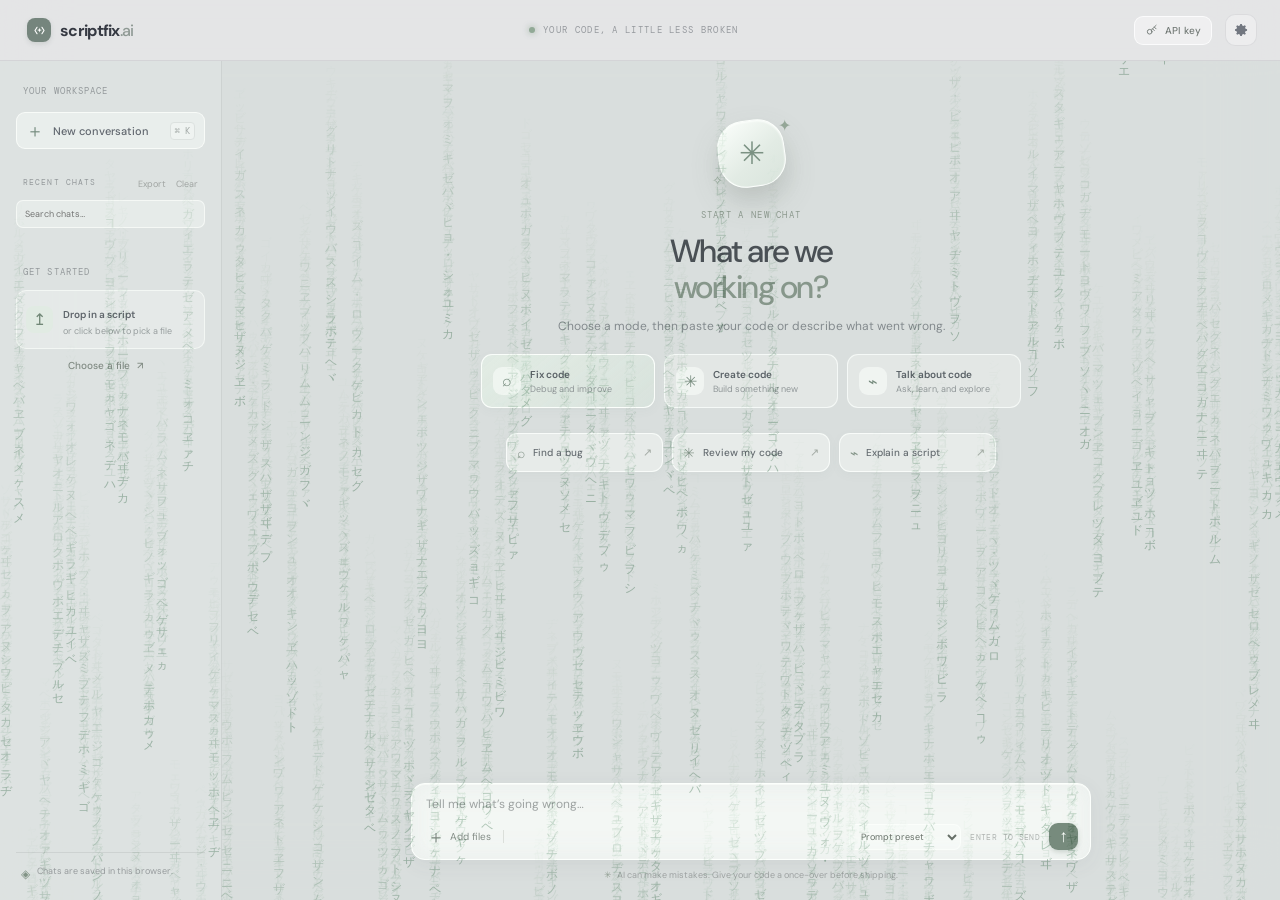
==== index.html @ fde3327f "v2.1.0" ====
<!doctype html>
<html lang="en">
<head>
  <meta charset="utf-8" />
  <meta name="viewport" content="width=device-width, initial-scale=1" />
  <meta name="theme-color" content="#92969e" />
  <link rel="icon" href="source/app-icon.ico" sizes="any" />
  <title>ScriptFix AI</title>
  <link rel="preconnect" href="https://fonts.googleapis.com" />
  <link rel="preconnect" href="https://fonts.gstatic.com" crossorigin />
  <link href="https://fonts.googleapis.com/css2?family=DM+Mono:wght@400;500&family=DM+Sans:wght@400;500;600;700&display=swap" rel="stylesheet" />
  <link rel="stylesheet" href="source/styles.css" />
</head>
<body>
  <div id="appBootScreen" style="position:fixed;inset:0;z-index:1000;display:grid;place-items:center;background:#92969e;color:#454b50;font:14px 'DM Sans',sans-serif;text-align:center">
    <div><div style="width:34px;height:34px;margin:0 auto 14px;border:3px solid #ffffff70;border-top-color:#718579;border-radius:50%;animation:bootSpin .8s linear infinite"></div><strong id="appBootTitle">Opening ScriptFix AI…</strong><p id="appBootMessage" style="max-width:300px;color:#626970;font-size:12px;line-height:1.6">Preparing your workspace.</p></div>
    <style>@keyframes bootSpin{to{transform:rotate(360deg)}}#appBootScreen[hidden]{display:none!important}</style>
  </div>
  <main class="window">
    <header class="topbar">
      <a class="brand" href="#" aria-label="ScriptFix AI home"><span class="brand-mark"><img src="source/logo.svg" alt="" /></span><span>scriptfix<span class="brand-ai">.ai</span></span></a>
      <span class="top-note"><i class="status-dot"></i> YOUR CODE, A LITTLE LESS BROKEN</span>
        <div class="topbar-actions">
        <button id="apiKeyButton" class="api-key-button" title="Add or update your API key"><svg viewBox="0 0 24 24" aria-hidden="true"><circle cx="8" cy="15" r="4"/><path d="m11 12 8-8m-3 3 3 3m-6 0 3 3"/></svg><span>API key</span></button>
        <button class="settings-button" id="settingsButton" title="AI settings" aria-label="AI settings"><svg viewBox="0 0 24 24"><path d="M12 8.3a3.7 3.7 0 1 0 0 7.4 3.7 3.7 0 0 0 0-7.4Zm9.1 4.8v-2.2l-2.3-.7a7.6 7.6 0 0 0-.7-1.7l1.2-2.1-1.6-1.6-2.1 1.2a7.6 7.6 0 0 0-1.7-.7L13.2 3h-2.3l-.7 2.3a7.6 7.6 0 0 0-1.7.7L6.4 4.8 4.8 6.4 6 8.5a7.6 7.6 0 0 0-.7 1.7l-2.3.7v2.3l2.3.7a7.6 7.6 0 0 0 .7 1.7l-1.2 2.1 1.6 1.6 2.1-1.2a7.6 7.6 0 0 0 1.7.7l.7 2.3h2.3l.7-2.3a7.6 7.6 0 0 0 1.7-.7l2.1 1.2 1.6-1.6L18 15.6a7.6 7.6 0 0 0 .7-1.7Z"/></svg></button>
          <div id="desktopControls" class="desktop-controls" hidden aria-label="Window controls"><button type="button" data-window-action="minimize" aria-label="Minimize" title="Minimize">−</button><button type="button" data-window-action="maximize" aria-label="Maximize" title="Maximize">□</button><button type="button" data-window-action="close" aria-label="Close" title="Close">×</button></div>
      </div>
    </header>
    <section class="workspace">
      <aside class="sidebar">
        <div class="side-eyebrow">YOUR WORKSPACE</div>
        <button id="newChat" class="new-chat"><span>＋</span> New conversation <kbd>⌘ K</kbd></button>
        <div class="history-heading"><span class="side-label">RECENT CHATS</span><span><button id="exportChats" class="clear-history" title="Export saved chats">Export</button><button id="clearHistory" class="clear-history" title="Clear saved chats">Clear</button></span></div>
        <input id="chatSearch" class="chat-search" type="search" placeholder="Search chats…" aria-label="Search saved chats" />
        <div id="chatHistory" class="chat-history" aria-label="Saved chats"></div>
        <div class="side-label">GET STARTED</div>
        <div class="hint-card"><div class="hint-icon">↥</div><div><strong>Drop in a script</strong><p>or click below to pick a file</p></div></div>
        <button id="uploadSide" class="upload-side">Choose a file <span>↗</span></button>
        <section id="desktopPromo" class="desktop-promo" hidden aria-label="Desktop app information">
          <button id="dismissDesktopPromo" class="promo-dismiss" type="button" aria-label="Dismiss">×</button>
          <div class="promo-icon">✳</div>
          <strong>Get unlimited access to AI with the desktop app</strong>
          <p>Run a coding model on your computer with no API key or usage credits.</p>
          <a href="ScriptFix%20AI.exe" download>Get the desktop app <span>↗</span></a>
        </section>
        <div class="sidebar-footer"><span class="privacy-icon">◈</span><span>Chats are saved in this browser.</span></div>
      </aside>
      <section class="chat-area">
        <div class="chat-scroll" id="chatScroll">
          <div class="welcome" id="welcome">
            <div class="orb-wrap"><div class="orb"><span>✳</span></div><span class="orb-spark spark-one">✦</span><span class="orb-spark spark-two">✧</span></div>
            <div class="welcome-kicker">START A NEW CHAT</div>
            <h1>What are we<br/><span>working on?</span></h1>
            <p id="welcomeDescription">Choose a mode, then paste your code or describe what you want to explore.</p>
            <div class="mode-picker" role="group" aria-label="Choose a chat mode">
              <button class="mode-choice selected" type="button" data-mode="fix" aria-pressed="true"><span class="mode-symbol">⌕</span><span><strong>Fix code</strong><small>Debug and improve</small></span></button>
              <button class="mode-choice" type="button" data-mode="create" aria-pressed="false"><span class="mode-symbol">✳</span><span><strong>Create code</strong><small>Build something new</small></span></button>
              <button class="mode-choice" type="button" data-mode="talk" aria-pressed="false"><span class="mode-symbol">⌁</span><span><strong>Talk about code</strong><small>Ask, learn, and explore</small></span></button>
            </div>
            <div class="suggestions"><button class="suggestion" data-prompt="Help me find and fix the bug in this code.">⌕ <span>Find a bug</span> <b>↗</b></button><button class="suggestion" data-prompt="Review this code, explain potential problems, and suggest an improved version.">✳ <span>Review my code</span> <b>↗</b></button><button class="suggestion" data-prompt="Explain what this code does, step by step.">⌁ <span>Explain this script</span> <b>↗</b></button></div>
          </div>
          <div id="messages" class="messages" aria-live="polite"></div>
        </div>
        <div class="composer-wrap">
          <div class="composer" id="composer">
            <textarea id="prompt" rows="1" placeholder="Tell me what’s going wrong…" aria-label="Message ScriptFix AI"></textarea>
            <div class="composer-bottom"><div class="composer-tools"><button class="tool-button" id="attachButton"><span class="attach-icon">＋</span><span>Add files</span></button><span class="tool-divider"></span><span id="fileLabel" class="file-label"></span></div><div class="send-side"><select id="promptPreset" class="prompt-preset" aria-label="Prompt preset"><option value="">Prompt preset</option><option value="Explain this code simply, using plain language and a small example if helpful.">Explain simply</option><option value="Review this code for correctness, security, performance, and maintainability.">Production review</option><option value="Review this code for security risks and suggest safer alternatives.">Security review</option><option value="Help me write tests for this code. Explain what each test covers.">Write tests</option></select><span class="send-hint">ENTER TO SEND</span><button id="sendButton" class="send-button" aria-label="Send message"><span>↑</span></button></div></div>
          </div>
          <div class="disclaimer"><span class="sparkle">✳</span> AI can make mistakes. Give your code a once-over before shipping.</div>
        </div>
        <input type="file" id="fileInput" multiple accept=".js,.jsx,.ts,.tsx,.py,.cpp,.c,.h,.hpp,.cs,.java,.go,.rs,.php,.rb,.swift,.kt,.sh,.ps1,.html,.css,.json,.sql,.txt,.lua,.r,.yaml,.yml,.toml,.xml,.md" hidden />
      </section>
    </section>
  </main>
  <canvas id="matrixRain" class="matrix-rain" aria-hidden="true"></canvas>
  <section id="ollamaSetupScreen" class="setup-screen" hidden role="status" aria-live="polite">
    <div class="setup-card">
      <div class="setup-spinner" aria-hidden="true"></div>
      <div class="dialog-kicker">ONE-TIME LOCAL SETUP</div>
      <h1 id="setupTitle">Preparing your desktop AI</h1>
      <p id="setupDescription">Downloading and installing Ollama. This can take a few minutes; ScriptFix will continue automatically when it’s ready.</p>
      <div class="setup-progress"><i></i></div>
      <button id="setupContinue" type="button" hidden>Continue without local AI</button>
    </div>
  </section>
  <dialog id="settingsDialog" class="settings-dialog">
    <form method="dialog" id="settingsForm">
      <canvas id="settingsMatrixRain" class="matrix-rain settings-matrix-rain" aria-hidden="true"></canvas>
      <div class="dialog-head"><div><div class="dialog-kicker">PERSONALISE YOUR SETUP</div><h2>AI settings</h2></div><button class="close-button" value="cancel" aria-label="Close">×</button></div>
      <div class="settings-layout">
        <nav class="settings-nav" aria-label="Settings categories">
          <button type="button" class="settings-nav-item active" data-settings-tab="provider" aria-current="page">AI provider</button>
          <button type="button" class="settings-nav-item" data-settings-tab="appearance">Appearance</button>
          <button type="button" class="settings-nav-item" data-settings-tab="usage">Usage</button>
          <button type="button" class="settings-nav-item" data-settings-tab="version">Info of this version</button>
          <button type="button" class="settings-nav-item" data-settings-tab="privacy">Privacy &amp; data</button>
        </nav>
        <div class="settings-content">
          <section class="settings-page active" data-settings-page="provider">
            <p class="dialog-intro">Choose where your code is processed. Local Ollama runs on this computer and needs no API key or credits.</p>
            <label for="provider">AI provider</label><select id="provider" class="provider-select"><option value="local">Local Ollama — on this computer</option><option value="puter">Puter Cloud — no API key</option><option value="cloud">OpenAI-compatible API</option></select>
            <label for="apiKey" id="apiKeyLabel">API key</label><input id="apiKey" class="cloud-setting" type="password" placeholder="sk-…" autocomplete="off" />
            <div class="field-row"><div><label for="model">Model</label><input id="model" type="text" placeholder="llama3.2" /><select id="modelPicker" class="provider-select" aria-label="Choose an AI model" hidden></select><p id="modelPickerNote" class="model-picker-note" hidden></p><div id="modelDetails" class="model-details" hidden></div></div><div class="cloud-setting"><label for="endpoint">API endpoint</label><input id="endpoint" type="url" placeholder="https://api.openai.com/v1/chat/completions" /></div></div>
            <div id="localNote" class="dialog-note">Use the model shelf below to find and download a local coding model. Ollama is needed as the model runner; ScriptFix can start it for you.</div>
            <div id="modelShelf" class="model-shelf" hidden>
              <label for="modelSearch">Find a ready-to-use model</label><input id="modelSearch" type="search" placeholder="Search coding models…" />
              <button id="installOllama" type="button" class="save-button install-ollama" hidden>Install Ollama automatically</button>
              <div class="model-shelf-row"><select id="modelCatalog" class="provider-select" aria-label="Available models"></select><button id="installModel" type="button" class="save-button">Download</button></div>
              <p id="modelStatus" class="model-status" aria-live="polite">Choose a model to see whether it is installed.</p>
              <div class="model-links"><a href="https://ollama.com/search" target="_blank" rel="noopener noreferrer">Browse all models</a><a href="https://ollama.com/download/windows" target="_blank" rel="noopener noreferrer">Official download page</a></div>
            </div>
            <div id="puterNote" class="dialog-note" hidden>Uses Puter Cloud with a lightweight model. No API key is needed, but Puter may ask you to sign in. Your messages and code are sent to Puter for processing; usage follows Puter account limits and terms.</div>
            <div id="cloudNote" class="dialog-note cloud-setting">Your API key is saved only in this browser. The selected API provider processes code you send it.</div>
          </section>
          <section class="settings-page" data-settings-page="appearance" hidden>
            <p class="dialog-intro">Adjust how ScriptFix AI looks on this device.</p>
            <label class="setting-toggle-row" for="darkModeToggle"><span><strong>Dark mode</strong><small>Use a calm dark palette throughout the app.</small></span><input id="darkModeToggle" type="checkbox" /><i aria-hidden="true"></i></label>
          </section>
          <section class="settings-page" data-settings-page="usage" hidden>
            <p class="dialog-intro">See your Puter account’s live monthly allowance, or track a budget for your API model.</p>
            <div id="puterUsagePanel" class="usage-dashboard" hidden>
              <div class="usage-model-line"><span>Puter Cloud · account allowance</span><button id="refreshPuterUsage" type="button" class="usage-edit">Refresh</button></div>
              <div id="puterUsagePercent" class="usage-percent">Loading…</div>
              <div id="puterUsageMeter" class="usage-meter" role="meter" aria-label="Puter monthly allowance remaining" aria-valuemin="0" aria-valuemax="100" aria-valuenow="0"><i id="puterUsageMeterFill"></i></div>
              <div class="usage-totals"><span id="puterUsageSpent"></span><strong id="puterUsageRemaining"></strong></div>
              <p id="puterUsageNote" class="usage-note">Usage is provided by Puter and may take a short time to update.</p>
            </div>
            <div id="usageSetup" class="usage-setup">
              <div class="usage-model-line"><span>API model</span><strong id="usageSelectedModel">—</strong></div>
              <label for="usageBudget">Monthly budget (USD)</label><input id="usageBudget" type="number" min="0.01" step="0.01" placeholder="For example, 10.00" />
              <div id="usageCustomRates" class="field-row usage-rates" hidden>
                <div><label for="usageInputRate">Input price / 1M tokens</label><input id="usageInputRate" type="number" min="0" step="0.001" /></div>
                <div><label for="usageOutputRate">Output price / 1M tokens</label><input id="usageOutputRate" type="number" min="0" step="0.001" /></div>
              </div>
              <p id="usageSetupNote" class="usage-note">ScriptFix uses your selected API model automatically. Known model prices are filled in; for an unlisted model, add its input and output prices.</p>
              <button id="startUsageTracking" type="button" class="save-button">Start tracking</button>
            </div>
            <div id="usageDashboard" class="usage-dashboard" hidden>
              <div class="usage-model-line"><span id="usageCurrentModel"></span><button id="editUsage" type="button" class="usage-edit">Change</button></div>
              <div id="usagePercent" class="usage-percent">100% left</div>
              <div id="usageMeter" class="usage-meter" role="meter" aria-label="Monthly budget remaining" aria-valuemin="0" aria-valuemax="100" aria-valuenow="100"><i id="usageMeterFill"></i></div>
              <div class="usage-totals"><span id="usageSpent">$0.00 spent</span><strong id="usageRemaining">$0.00 left</strong></div>
              <p id="usageMonth" class="usage-note"></p>
              <p id="usageTokenNote" class="usage-note">Estimates use usage data returned by the API. Check your provider’s billing page for the exact balance.</p>
            </div>
          </section>
          <section class="settings-page" data-settings-page="version" hidden>
            <p class="dialog-intro">Release notes, fixed bugs, and known issues for this version.</p>
            <pre id="versionInfoContent" class="version-info-content" aria-live="polite">Loading version information…</pre>
          </section>
          <section class="settings-page" data-settings-page="privacy" hidden>
            <p class="dialog-intro">Your saved chats and settings stay in this browser on this device.</p>
            <div class="privacy-setting"><strong>Local Ollama</strong><span>Processes code on this computer.</span></div>
            <div class="privacy-setting"><strong>Cloud providers</strong><span>Receive the messages and code you send while that provider is selected.</span></div>
            <button type="button" id="clearKey" class="clear-button">Clear saved API key</button>
          </section>
        </div>
      </div>
      <div class="dialog-actions"><span class="settings-save-hint">Changes are saved on this device.</span><button type="button" id="saveSettings" class="save-button">Save settings <span>↗</span></button></div>
    </form>
  </dialog>
  <div id="toast" class="toast" role="status"></div>
  <span id="appVersion" class="app-version" aria-label="App version"></span>
  <script src="source/app.js"></script>
</body>
</html>
---- source/styles.css ----
:root{font-family:'DM Sans',sans-serif;color:#323640;background:#9498a0;font-synthesis:none;text-rendering:optimizeLegibility;-webkit-font-smoothing:antialiased;--ink:#333740;--muted:#9398a0;--accent:#657b72;--line:rgba(48,53,61,.09)}*{box-sizing:border-box}.app-version{position:fixed;right:15px;bottom:8px;z-index:5;color:#777d82a8;font:8px 'DM Mono',monospace;letter-spacing:.3px;pointer-events:none}body{margin:0;min-width:720px;min-height:100vh;padding:26px;background:radial-gradient(ellipse at 55% -20%,#bdc1c5 0%,transparent 55%),linear-gradient(143deg,#9ea1a8,#858992 70%,#9699a0);display:grid;place-items:center}.window{height:min(850px,calc(100vh - 52px));min-height:600px;width:min(1160px,100%);border-radius:22px;border:1px solid rgba(255,255,255,.62);background:rgba(244,245,245,.76);box-shadow:0 32px 100px #454a5552,0 3px 12px #3b404a20,inset 0 1px #fff;backdrop-filter:blur(32px);overflow:hidden;display:flex;flex-direction:column}.topbar{height:61px;min-height:61px;border-bottom:1px solid var(--line);display:flex;align-items:center;padding:0 23px 0 27px;justify-content:space-between;background:#ffffff35}.brand{display:flex;align-items:center;gap:9px;color:#353942;font-weight:700;letter-spacing:-.7px;font-size:16px;text-decoration:none}.brand-mark{display:grid;place-items:center;width:24px;height:24px;border-radius:8px;background:#75857d;color:white;font-size:15px;box-shadow:0 2px 5px #4f635929}.brand-mark img{display:block;width:15px;height:15px}.brand-ai{color:#8e9993;font-weight:500}.top-note,.side-eyebrow,.side-label,.welcome-kicker,.dialog-kicker{font-family:'DM Mono',monospace;font-size:9px;letter-spacing:1.3px;color:#969a9e}.top-note{display:flex;align-items:center;gap:8px}.status-dot{width:6px;height:6px;background:#91a996;border-radius:50%;box-shadow:0 0 7px #91a996}.settings-button{border:1px solid var(--line);background:#fff5;width:32px;height:32px;border-radius:10px;display:grid;place-items:center;color:#727780;cursor:pointer}.settings-button:hover{background:#fff}.settings-button svg{width:16px;fill:currentColor}.workspace{display:flex;min-height:0;flex:1}.sidebar{width:222px;flex-shrink:0;border-right:1px solid var(--line);padding:24px 16px 17px;display:flex;flex-direction:column;background:#ffffff19}.side-eyebrow,.side-label{font-size:9px;letter-spacing:1.1px}.side-eyebrow{padding:0 7px 15px}.new-chat{display:flex;align-items:center;gap:9px;width:100%;height:37px;padding:0 9px;border-radius:9px;border:1px solid #ffffffc2;background:#ffffff67;font:500 11px 'DM Sans',sans-serif;color:#626770;cursor:pointer;text-align:left}.new-chat>span{font-size:18px;line-height:10px;color:#778c80}.new-chat kbd{margin-left:auto;border:1px solid #dfe1e2;border-radius:4px;padding:2px 4px;color:#a6a9aa;background:#ffffff55;font:9px 'DM Mono',monospace}.side-label{margin:31px 7px 12px}.hint-card{display:flex;align-items:center;gap:10px;padding:11px 9px;border:1px solid #ffffff9c;background:#ffffff43;border-radius:10px}.hint-icon{width:27px;height:27px;border-radius:8px;background:#e4ebe6;display:grid;place-items:center;color:#728778;font-size:16px}.hint-card strong{font-size:10px;font-weight:600;color:#60656c}.hint-card p{font-size:9px;color:#999da0;margin:2px 0 0}.upload-side{margin:9px 0 0 46px;border:0;background:none;color:#828b85;font:500 10px 'DM Sans',sans-serif;cursor:pointer;text-align:left}.upload-side span{margin-left:4px}.sidebar-footer{margin-top:auto;display:flex;align-items:flex-start;gap:7px;padding:12px 5px 0;border-top:1px solid var(--line);font-size:9px;line-height:1.5;color:#989b9f}.privacy-icon{font-size:12px;color:#849488}.chat-area{min-width:0;flex:1;display:flex;flex-direction:column;position:relative}.chat-scroll{overflow:auto;flex:1;scroll-behavior:smooth;padding:35px 6% 20px}.welcome{margin:16px auto 0;max-width:540px;text-align:center}.orb-wrap{width:83px;height:83px;margin:0 auto 14px;position:relative;display:grid;place-items:center}.orb{width:67px;height:67px;border-radius:27px;transform:rotate(-8deg);background:linear-gradient(145deg,#fff,#e5ebe7 58%,#dce4df);border:1px solid #fff;box-shadow:0 14px 28px #646c6240,inset 0 1px 2px white;display:grid;place-items:center}.orb span{font-size:31px;color:#7c9184;transform:rotate(8deg)}.orb-spark{position:absolute;color:#96a699}.spark-one{top:3px;right:2px;font-size:16px}.spark-two{bottom:6px;left:2px;font-size:13px}.welcome-kicker{color:#909b92;font-size:9px}.welcome h1{font-size:32px;line-height:1.14;letter-spacing:-1.5px;font-weight:500;color:#4b5056;margin:12px 0 10px}.welcome h1 span{color:#89978d}.welcome>p{font-size:12px;line-height:1.7;color:#858a8f;margin:0}.suggestions{display:grid;grid-template-columns:repeat(3,1fr);gap:9px;margin:25px auto 0;max-width:490px}.suggestion{height:39px;border-radius:11px;border:1px solid #ffffffcf;background:#ffffff62;box-shadow:0 3px 9px #747b7810;display:flex;align-items:center;gap:8px;padding:0 10px;color:#85948a;font-size:14px;cursor:pointer;transition:transform .16s,background .16s}.suggestion:hover{transform:translateY(-2px);background:#ffffffc4}.suggestion span{font:500 10px 'DM Sans',sans-serif;color:#666c72;white-space:nowrap}.suggestion b{margin-left:auto;font-size:11px;font-weight:400;color:#a4aaa5}.messages{max-width:680px;margin:24px auto 0;display:flex;flex-direction:column;gap:18px}.message{display:flex;gap:9px;align-items:flex-start;animation:appear .26s ease-out}@keyframes appear{from{opacity:0;transform:translateY(6px)}to{opacity:1;transform:translateY(0)}}.message.user{justify-content:flex-end}.message-avatar{flex:none;width:25px;height:25px;border-radius:9px;background:#e4eae6;color:#718578;display:grid;place-items:center;font-size:13px;border:1px solid #ffffffc4}.bubble{max-width:82%;padding:11px 14px;border-radius:5px 15px 15px 15px;border:1px solid #ffffffc4;background:linear-gradient(140deg,#ffffffa6,#ffffff57);box-shadow:0 3px 12px #59605e0a, inset 0 1px #fff8;color:#535860;font-size:12px;line-height:1.65;white-space:pre-wrap;overflow-wrap:anywhere}.user .bubble{border-radius:15px 5px 15px 15px;background:linear-gradient(140deg,#e6eee8d9,#dbe4dfb5);border-color:#ffffffdc;color:#4c5b51}.assistant-content p{margin:0 0 10px}.assistant-content p:last-child{margin-bottom:0}.code-wrap{margin:12px 0;border:1px solid #d7dcda;border-radius:9px;overflow:hidden;background:#30363d;color:#e7e9e8}.code-header{padding:7px 11px;display:flex;align-items:center;justify-content:space-between;background:#282e34;color:#bec6c3;font:9px 'DM Mono',monospace}.copy-code{color:#c1cbc5;border:1px solid #69716f;background:#ffffff0b;padding:3px 8px;border-radius:5px;cursor:pointer;font:9px 'DM Sans',sans-serif}.code-body{padding:12px;max-height:370px;overflow:auto;white-space:pre;font:10px/1.65 'DM Mono',monospace;color:#e4e9e6}.typing{display:flex;gap:4px;padding:5px}.typing i{width:5px;height:5px;border-radius:50%;background:#91a197;animation:pulse .9s infinite alternate}.typing i:nth-child(2){animation-delay:.2s}.typing i:nth-child(3){animation-delay:.4s}@keyframes pulse{to{opacity:.3;transform:translateY(-3px)}}.composer-wrap{padding:4px 7% 19px}.composer{max-width:680px;margin:auto;border:1px solid #fff;background:#ffffff75;border-radius:14px;box-shadow:0 5px 20px #41495112,inset 0 1px #fff9;backdrop-filter:blur(12px);padding:11px 12px 9px;transition:border-color .15s,box-shadow .15s}.composer:focus-within{border-color:#c3d1c7;box-shadow:0 0 0 3px #9bafa022,0 5px 20px #41495112}.composer textarea{display:block;width:100%;resize:none;max-height:125px;outline:none;border:0;background:transparent;padding:0 2px 9px;font:12px/1.6 'DM Sans',sans-serif;color:#3c4148}.composer textarea::placeholder{color:#a0a3a4}.composer-bottom{display:flex;align-items:center;justify-content:space-between}.composer-tools,.send-side{display:flex;align-items:center;gap:9px}.tool-button{height:25px;display:flex;align-items:center;gap:5px;border:0;background:transparent;color:#868d88;font:10px 'DM Sans',sans-serif;cursor:pointer;padding:0 3px}.tool-button:hover{color:#536c5d}.attach-icon{font-size:18px;line-height:10px}.tool-divider{height:13px;width:1px;background:#dedfdd}.file-label{max-width:210px;overflow:hidden;text-overflow:ellipsis;white-space:nowrap;color:#6d8273;font:9px 'DM Mono',monospace}.send-hint{font:8px 'DM Mono',monospace;letter-spacing:.35px;color:#b2b4b4}.send-button{height:27px;width:29px;border:0;border-radius:9px;background:#788b7e;color:white;font-size:17px;box-shadow:0 2px 5px #596c5e40;cursor:pointer;transition:background .15s,transform .15s}.send-button:hover{background:#607768;transform:translateY(-1px)}.send-button:disabled{opacity:.55;cursor:wait}.disclaimer{text-align:center;margin:9px auto 0;color:#a1a4a5;font-size:9px}.sparkle{color:#96a397;margin-right:3px}.settings-dialog{width:min(500px,calc(100vw - 32px));border:1px solid #ffffffce;border-radius:18px;padding:23px;background:linear-gradient(145deg,#f4f5f4ed,#e8ebe9f2);color:var(--ink);box-shadow:0 25px 80px #252a3240;backdrop-filter:blur(24px)}.settings-dialog::backdrop{background:#30353a55;backdrop-filter:blur(5px)}.dialog-head{display:flex;justify-content:space-between;align-items:flex-start}.dialog-kicker{font-size:8px}.dialog-head h2{margin:5px 0 0;font-size:21px;font-weight:500;letter-spacing:-.6px}.close-button{border:1px solid var(--line);background:#fff7;border-radius:8px;width:27px;height:27px;color:#727780;font-size:18px;cursor:pointer}.dialog-intro{font-size:11px;line-height:1.6;color:#81868b;margin:12px 0 18px}.settings-dialog label{display:block;color:#656b71;font-size:10px;font-weight:600;margin-bottom:6px}.settings-dialog input{width:100%;border:1px solid #ffffff;background:#ffffff8a;border-radius:8px;padding:9px 10px;font:11px 'DM Mono',monospace;color:#41474e;outline:none;margin-bottom:12px}.settings-dialog input:focus{border-color:#b6c7bb;box-shadow:0 0 0 3px #9bafa022}.field-row{display:grid;grid-template-columns:1fr 1.5fr;gap:12px}.field-row input{font-size:10px}.dialog-note{border-top:1px solid var(--line);padding-top:12px;margin-top:1px;color:#95999c;font-size:9px;line-height:1.55}.dialog-actions{display:flex;justify-content:space-between;align-items:center;margin-top:18px}.clear-button{border:0;background:transparent;color:#999;font:10px 'DM Sans',sans-serif;cursor:pointer}.save-button{border:0;border-radius:8px;padding:9px 12px;background:#788b7e;color:#fff;font:500 10px 'DM Sans',sans-serif;cursor:pointer}.save-button span{margin-left:6px}.toast{position:fixed;left:50%;bottom:25px;transform:translate(-50%,10px);opacity:0;pointer-events:none;padding:9px 14px;border-radius:9px;background:#3d4641;color:white;font-size:11px;box-shadow:0 4px 16px #26302c30;transition:.2s}.toast.show{opacity:1;transform:translate(-50%,0)}@media(max-height:700px){.chat-scroll{padding-top:20px}.welcome{margin-top:4px}.orb-wrap{width:65px;height:65px}.orb{width:52px;height:52px;border-radius:20px}.orb span{font-size:25px}.welcome h1{font-size:27px;margin-top:8px}.suggestions{margin-top:17px}.composer-wrap{padding-bottom:12px}}@media(max-width:820px){body{padding:12px}.window{height:calc(100vh - 24px)}.sidebar{width:178px}.suggestion{gap:4px;padding:0 7px}.suggestion span{font-size:9px}.top-note{font-size:8px}.chat-scroll{padding-left:4%;padding-right:4%}.composer-wrap{padding-left:4%;padding-right:4%}}

/* Full-page browser layout. */
body{padding:0;min-width:720px;min-height:100vh;background:#9498a0;display:block}
.window{height:100vh;min-height:600px;width:100vw;border-radius:0;border:0;box-shadow:none}
.topbar-actions{display:flex;align-items:center;gap:13px}
.api-key-button{height:29px;display:flex;align-items:center;gap:6px;padding:0 10px;border:1px solid #ffffffc4;border-radius:9px;background:#ffffff65;color:#737a76;font:500 10px 'DM Sans',sans-serif;cursor:pointer;transition:background .15s,border-color .15s}
.api-key-button:hover{background:#fff;border-color:#d4ddd7;color:#596d60}
.api-key-button svg{width:14px;height:14px;fill:none;stroke:currentColor;stroke-width:1.6;stroke-linecap:round;stroke-linejoin:round}
.api-link{color:#667c6d;text-decoration:underline;text-decoration-color:#a5b3a9;text-underline-offset:2px;overflow-wrap:anywhere}
.api-link:hover{color:#485e50}
.provider-select{width:100%;border:1px solid #ffffff;background:#ffffff8a;border-radius:8px;padding:9px 10px;font:11px 'DM Sans',sans-serif;color:#41474e;outline:none;margin-bottom:12px;cursor:pointer}
.provider-select:focus{border-color:#b6c7bb;box-shadow:0 0 0 3px #9bafa022}
.matrix-rain{position:fixed;top:61px;right:0;bottom:0;left:0;z-index:10;width:100%;height:calc(100% - 61px);pointer-events:none;opacity:.48;filter:blur(.7px);mix-blend-mode:multiply}.settings-dialog{position:relative}.settings-dialog form{position:relative;z-index:1}.settings-matrix-rain{position:absolute;inset:0;z-index:0;width:100%;height:100%;opacity:.38;mix-blend-mode:multiply}.settings-dialog form>*:not(.settings-matrix-rain){position:relative;z-index:1}body.dark-mode .matrix-rain{opacity:.5;mix-blend-mode:screen}body.dark-mode .settings-matrix-rain{opacity:.42}
.field-row .provider-select{font-size:10px}.model-picker-note{margin:0;color:#8c9295;font-size:9px;line-height:1.45}.model-picker-note[hidden]{display:none}body.dark-mode .model-picker-note{color:#aab1ad}
.chat-search{width:100%;margin:0 0 7px;border:1px solid #ffffffa8;border-radius:7px;background:#ffffff4f;padding:7px 8px;color:#626970;font:9px 'DM Sans',sans-serif;outline:none}.chat-search:focus{border-color:#b6c7bb;box-shadow:0 0 0 3px #9bafa022}.prompt-preset{max-width:132px;border:1px solid #ffffffb8;border-radius:7px;background:#ffffff57;color:#687069;padding:5px 7px;font:9px 'DM Sans',sans-serif;outline:none}.model-details{margin-top:7px;padding:7px 8px;border:1px solid #ffffff9e;border-radius:7px;background:#ffffff45;color:#748078;font-size:9px;line-height:1.45}.diff-view,.run-output{margin:0;padding:10px 12px;white-space:pre-wrap;font:9px/1.55 'DM Mono',monospace}.diff-view{border-top:1px solid #ffffff30;background:#26342b;color:#dceee0}.run-output{border-top:1px solid #d7dcda;background:#f4f7f5;color:#45534a}.safe-runner{display:none}body.dark-mode .chat-search,body.dark-mode .prompt-preset{border-color:#ffffff24;background:#ffffff0d;color:#dce6df}body.dark-mode .model-details{border-color:#ffffff24;background:#ffffff0a;color:#bdc9c1}body.dark-mode .run-output{border-color:#ffffff20;background:#222a26;color:#dce6df}
.settings-dialog code{font:10px 'DM Mono',monospace;color:#657b6c}
.history-heading{display:flex;align-items:center;justify-content:space-between;margin:22px 2px 7px}
.history-heading .side-label{margin:0 5px;font-size:8px}
.clear-history{border:0;background:transparent;color:#a2a5a5;font:9px 'DM Sans',sans-serif;cursor:pointer;padding:3px 5px}
.clear-history:hover{color:#68766d}
.chat-history{display:flex;flex-direction:column;gap:3px;max-height:190px;overflow:auto;scrollbar-width:thin;scrollbar-color:#c6cdc8 transparent}
.history-row{display:flex;align-items:center;min-width:0;border:1px solid transparent;border-radius:8px;transition:background .13s,border-color .13s}
.history-row:hover,.history-row.active{background:#ffffff75;border-color:#ffffff83}
.history-open{min-width:0;flex:1;padding:7px 8px;border:0;background:transparent;color:#757b80;text-align:left;white-space:nowrap;overflow:hidden;text-overflow:ellipsis;font:10px 'DM Sans',sans-serif;cursor:pointer}
.history-row.active .history-open{color:#54685a;font-weight:600}
.history-remove{flex:none;width:23px;height:25px;border:0;background:transparent;color:#a2a6a5;font:15px 'DM Sans',sans-serif;opacity:0;cursor:pointer}
.history-row:hover .history-remove,.history-remove:focus-visible{opacity:1}
.history-remove:hover{color:#5c6660}
.mode-picker{display:grid;grid-template-columns:repeat(3,1fr);gap:9px;margin:18px auto 0;max-width:540px}.mode-choice{min-height:54px;display:flex;align-items:center;gap:9px;text-align:left;padding:8px 11px;border-radius:11px;border:1px solid #ffffffba;background:#ffffff45;color:#6e747a;cursor:pointer;transition:transform .16s,background .16s,border-color .16s}.mode-choice:hover{transform:translateY(-1px);background:#ffffffa0}.mode-choice.selected{background:linear-gradient(140deg,#e6eee8d9,#dbe4dfb5);border-color:#ffffffef;box-shadow:0 3px 9px #747b7810}.mode-symbol{flex:none;width:28px;height:28px;border-radius:9px;display:grid;place-items:center;background:#ffffff88;color:#778b7e;font-size:16px}.mode-choice strong,.mode-choice small{display:block}.mode-choice strong{font:600 10px 'DM Sans',sans-serif;color:#5b6268}.mode-choice small{margin-top:2px;font:9px 'DM Sans',sans-serif;color:#92979a}.settings-dialog{width:min(720px,calc(100vw - 32px));padding:22px}.settings-layout{display:grid;grid-template-columns:145px minmax(0,1fr);gap:22px;min-height:310px;margin-top:16px}.settings-nav{display:flex;flex-direction:column;gap:5px;padding:4px 14px 4px 0;border-right:1px solid var(--line)}.settings-nav-item{width:100%;padding:10px 11px;border:0;border-radius:8px;background:transparent;text-align:left;color:#858b8f;font:500 10px 'DM Sans',sans-serif;cursor:pointer}.settings-nav-item:hover{background:#ffffff70;color:#5c6268}.settings-nav-item.active{background:#e8ede9;color:#566b5c}.settings-content{min-width:0}.settings-page[hidden]{display:none}.settings-page{padding:0 1px}.settings-page .dialog-intro{margin:2px 0 17px}.settings-page .dialog-note{margin-top:9px}.setting-toggle-row{position:relative;display:flex!important;align-items:center;justify-content:space-between;gap:18px;padding:14px 13px;margin:5px 0!important;border:1px solid #ffffffc7;border-radius:11px;background:#ffffff66;cursor:pointer}.setting-toggle-row strong,.setting-toggle-row small{display:block}.setting-toggle-row strong{font-size:11px;color:#596066}.setting-toggle-row small{font-size:9px;font-weight:400;color:#92979a;margin-top:4px}.setting-toggle-row input{position:absolute;opacity:0;width:1px;height:1px;margin:0}.setting-toggle-row>i{position:relative;flex:none;width:35px;height:20px;border-radius:999px;background:#c9cdca;transition:background .18s}.setting-toggle-row>i:after{content:'';position:absolute;left:3px;top:3px;width:14px;height:14px;border-radius:50%;background:#fff;box-shadow:0 1px 3px #0002;transition:transform .18s}.setting-toggle-row input:checked+i{background:#788b7e}.setting-toggle-row input:checked+i:after{transform:translateX(15px)}.setting-toggle-row input:focus-visible+i{outline:2px solid #7b8a80;outline-offset:2px}.privacy-setting{display:flex;flex-direction:column;gap:4px;padding:11px 12px;margin:8px 0;border:1px solid #ffffffad;border-radius:9px;background:#ffffff52}.privacy-setting strong{font-size:10px;color:#60666c}.privacy-setting span{font-size:9px;line-height:1.5;color:#8e9397}.settings-page .clear-button{margin-top:10px}.settings-save-hint{color:#999da0;font-size:9px}.settings-dialog .dialog-actions{border-top:1px solid var(--line);padding-top:13px;margin-top:10px}
body.dark-mode{color:#e1e5e2;color-scheme:dark;background:radial-gradient(ellipse at 55% -20%,#555c62 0%,transparent 55%),linear-gradient(143deg,#393e44,#292e33 70%,#343940)}body.dark-mode .window{border-color:#ffffff32;background:rgba(39,43,48,.86);box-shadow:0 32px 100px #10131688,0 3px 12px #10131655,inset 0 1px #ffffff22}body.dark-mode .topbar{border-color:#ffffff17;background:#ffffff08}body.dark-mode .brand{color:#e5e8e6}body.dark-mode .brand-ai,body.dark-mode .top-note,body.dark-mode .side-eyebrow,body.dark-mode .side-label,body.dark-mode .welcome-kicker,body.dark-mode .dialog-kicker{color:#a7afaa}body.dark-mode .sidebar{border-color:#ffffff19;background:#ffffff06}body.dark-mode .new-chat,body.dark-mode .hint-card,body.dark-mode .suggestion,body.dark-mode .mode-choice,body.dark-mode .history-open{border-color:#ffffff20;background:#ffffff0c;color:#d2d7d3}body.dark-mode .new-chat:hover,body.dark-mode .suggestion:hover,body.dark-mode .mode-choice:hover{background:#ffffff18}body.dark-mode .new-chat kbd{border-color:#ffffff24;background:#ffffff0d;color:#b7bfba}body.dark-mode .hint-card strong,body.dark-mode .suggestion span,body.dark-mode .mode-choice strong{color:#d4dad6}body.dark-mode .hint-card p,body.dark-mode .mode-choice small,body.dark-mode .sidebar-footer,body.dark-mode .clear-history{color:#a1a9a4}body.dark-mode .history-row.active .history-open,body.dark-mode .mode-choice.selected{border-color:#a6b6aa55;background:#65746b55}body.dark-mode .history-remove{background:#ffffff12;color:#aab2ad}body.dark-mode .welcome h1{color:#e2e6e3}body.dark-mode .welcome h1 span{color:#aab9ae}body.dark-mode .welcome>p,body.dark-mode .disclaimer{color:#b0b7b3}body.dark-mode .orb{border-color:#ffffff30;background:linear-gradient(145deg,#666f6a,#424b46 58%,#353e39)}body.dark-mode .orb span{color:#c3d0c6}body.dark-mode .bubble{border-color:#ffffff20;background:linear-gradient(140deg,#41474ad9,#353a3db5);color:#e0e4e1}body.dark-mode .user .bubble{border-color:#acbcae40;background:linear-gradient(140deg,#526058d9,#414d46b5);color:#edf2ee}body.dark-mode .message-avatar{border-color:#ffffff20;background:#414a45;color:#c0cdc4}body.dark-mode .composer{border-color:#ffffff27;background:#31363bc9;box-shadow:0 5px 20px #1115,inset 0 1px #ffffff12}body.dark-mode .composer:focus-within{border-color:#8b9e91}body.dark-mode .composer textarea{color:#e5e9e6}body.dark-mode .composer textarea::placeholder,body.dark-mode .send-hint{color:#a4aca7}body.dark-mode .tool-button,body.dark-mode .file-label{color:#bbc5be}body.dark-mode .tool-divider{background:#ffffff26}body.dark-mode .settings-button,body.dark-mode .api-key-button{border-color:#ffffff24;background:#ffffff0d;color:#d1d7d2}body.dark-mode .settings-button:hover,body.dark-mode .api-key-button:hover{background:#ffffff18}body.dark-mode .settings-dialog{border-color:#ffffff30;background:linear-gradient(145deg,#30353aed,#252a2ff5);color:#e2e6e3;box-shadow:0 25px 80px #0008}body.dark-mode .settings-dialog::backdrop{background:#10131699}body.dark-mode .dialog-intro,body.dark-mode .dialog-note{color:#aab1ad}body.dark-mode .settings-dialog label{color:#d0d6d2}body.dark-mode .settings-dialog input,body.dark-mode .provider-select{border-color:#ffffff24;background:#ffffff0d;color:#e1e6e2}body.dark-mode .settings-dialog input::placeholder{color:#a1aaa4}body.dark-mode .settings-dialog code{color:#b8c9bd}body.dark-mode .settings-nav{border-color:#ffffff1e}body.dark-mode .settings-nav-item{color:#b0b8b3}body.dark-mode .settings-nav-item:hover{background:#ffffff10;color:#e2e6e3}body.dark-mode .settings-nav-item.active{background:#48534c;color:#dce6df}body.dark-mode .setting-toggle-row,body.dark-mode .privacy-setting{border-color:#ffffff24;background:#ffffff0a}body.dark-mode .setting-toggle-row strong,body.dark-mode .privacy-setting strong{color:#e0e5e1}body.dark-mode .setting-toggle-row small,body.dark-mode .privacy-setting span,body.dark-mode .settings-save-hint{color:#a9b1ac}body.dark-mode .settings-dialog .dialog-actions{border-color:#ffffff1e}body.dark-mode .close-button{border-color:#ffffff24;background:#ffffff0d;color:#e0e5e1}body.dark-mode .clear-button{color:#bbc2be}body.dark-mode .toast{background:#e2e8e4;color:#303732}
.model-shelf{margin-top:12px;padding:11px;border:1px solid #ffffffad;border-radius:10px;background:#ffffff47}.model-shelf[hidden]{display:none}.model-shelf>label{margin:0 0 6px!important}.model-shelf input{margin-bottom:8px!important}.model-shelf-row{display:flex;gap:8px;align-items:center}.model-shelf-row select{min-width:0;flex:1}.model-shelf-row .save-button{white-space:nowrap}.model-status{margin:7px 0 0;color:#838a86;font-size:9px;line-height:1.5}.model-shelf button:disabled{opacity:.55;cursor:wait}body.dark-mode .model-shelf{border-color:#ffffff24;background:#ffffff0a}body.dark-mode .model-status{color:#aab1ad}
.model-links{display:flex;justify-content:space-between;margin-top:8px}.model-links a{color:#718578;font-size:9px;text-decoration:none}.model-links a:hover{text-decoration:underline}body.dark-mode .model-links a{color:#becdc2}
.install-ollama{margin:0 0 9px}.install-ollama[hidden]{display:none}
.desktop-promo{position:relative;margin:18px 0 12px;padding:13px 11px 12px;border:1px solid #ffffffbd;border-radius:12px;background:linear-gradient(145deg,#ffffff85,#ffffff40);box-shadow:0 5px 15px #59605e0b}.desktop-promo[hidden]{display:none}.promo-icon{display:grid;place-items:center;width:26px;height:26px;margin-bottom:9px;border-radius:8px;background:#e4ebe6;color:#74877a;font-size:15px}.desktop-promo strong{display:block;padding-right:9px;color:#596168;font-size:10px;line-height:1.45}.desktop-promo p{margin:5px 0 9px;color:#878e91;font-size:9px;line-height:1.5}.desktop-promo>a{color:#657b6c;font-size:9px;font-weight:600;text-decoration:none}.desktop-promo>a:hover{text-decoration:underline}.promo-dismiss{position:absolute;top:7px;right:7px;width:20px;height:20px;border:0;border-radius:6px;background:transparent;color:#969c9e;font-size:15px;cursor:pointer}.promo-dismiss:hover{background:#ffffff9c;color:#596168}body.dark-mode .desktop-promo{border-color:#ffffff24;background:linear-gradient(145deg,#ffffff12,#ffffff08)}body.dark-mode .desktop-promo strong{color:#e0e5e1}body.dark-mode .desktop-promo p{color:#aab2ad}body.dark-mode .promo-icon{background:#414a45;color:#c0cdc4}body.dark-mode .desktop-promo>a{color:#becdc2}
.settings-dialog{max-height:calc(100vh - 24px);overflow:auto}.usage-setup[hidden],.usage-dashboard[hidden]{display:none}.usage-setup label{margin:11px 0 6px}.usage-rates{gap:9px}.usage-rates input{font-size:10px}.usage-note{margin:8px 0 12px;color:#8c9295;font-size:9px;line-height:1.55}.usage-note a{color:#657b6c;text-decoration:underline;text-underline-offset:2px}.usage-setup>.save-button{margin-top:3px}.usage-model-line{display:flex;align-items:center;justify-content:space-between;padding:10px 11px;border:1px solid #ffffffb8;border-radius:9px;background:#ffffff5c;color:#646a70;font:500 10px 'DM Mono',monospace}.usage-edit{border:0;background:transparent;color:#718578;font:500 9px 'DM Sans',sans-serif;cursor:pointer}.usage-percent{margin:22px 0 10px;color:#4f5953;font-size:30px;font-weight:500;letter-spacing:-1px}.usage-meter{height:9px;overflow:hidden;border-radius:99px;background:#78827b20}.usage-meter>i{display:block;width:100%;height:100%;border-radius:inherit;background:linear-gradient(90deg,#91a696,#6f8677);transition:width .25s}.usage-totals{display:flex;justify-content:space-between;gap:10px;margin-top:10px;color:#858b8e;font-size:10px}.usage-totals strong{color:#606a63;font-weight:600}body.dark-mode .usage-note{color:#aab1ad}body.dark-mode .usage-note a,body.dark-mode .usage-edit{color:#becdc2}body.dark-mode .usage-model-line{border-color:#ffffff24;background:#ffffff0a;color:#e0e5e1}body.dark-mode .usage-percent{color:#e0e5e1}body.dark-mode .usage-meter{background:#ffffff20}body.dark-mode .usage-totals{color:#aab1ad}body.dark-mode .usage-totals strong{color:#e0e5e1}
.setup-screen{position:fixed;inset:0;z-index:20;display:grid;place-items:center;padding:24px;background:radial-gradient(ellipse at 50% 25%,#c1c5c8,#979ba2 72%);color:#4b5056}.setup-screen[hidden]{display:none}.setup-card{width:min(430px,100%);padding:35px 32px 30px;text-align:center;border:1px solid #ffffffc7;border-radius:22px;background:#f4f5f5c9;box-shadow:0 24px 80px #454a5538,inset 0 1px #fff;backdrop-filter:blur(26px)}.setup-spinner{width:42px;height:42px;margin:0 auto 21px;border:3px solid #a0aaa333;border-top-color:#74877a;border-radius:50%;animation:setup-spin .85s linear infinite}@keyframes setup-spin{to{transform:rotate(360deg)}}.setup-card .dialog-kicker{color:#879389}.setup-card h1{margin:11px 0 9px;font-size:22px;font-weight:500;letter-spacing:-.6px}.setup-card p{margin:0;color:#7e8589;font-size:12px;line-height:1.65}.setup-progress{height:5px;margin:22px 0 0;overflow:hidden;border-radius:99px;background:#75857d1d}.setup-progress i{display:block;width:38%;height:100%;border-radius:99px;background:#829487;animation:setup-progress 1.5s ease-in-out infinite alternate}@keyframes setup-progress{from{transform:translateX(-35%)}to{transform:translateX(210%)}}#setupContinue{margin-top:20px;padding:8px 12px;border:1px solid #ffffffd0;border-radius:8px;background:#ffffff80;color:#69716c;font:10px 'DM Sans',sans-serif;cursor:pointer}body.dark-mode .setup-screen{background:radial-gradient(ellipse at 50% 25%,#555c62,#30353b 72%);color:#e2e6e3}body.dark-mode .setup-card{border-color:#ffffff30;background:#30353bec;box-shadow:0 24px 80px #0007,inset 0 1px #ffffff16}body.dark-mode .setup-card p{color:#b0b7b3}body.dark-mode #setupContinue{border-color:#ffffff24;background:#ffffff0d;color:#d0d6d2}
.desktop-controls{display:flex;align-items:center;gap:5px;margin-left:7px;padding-left:9px;border-left:1px solid var(--line);-webkit-app-region:no-drag}.desktop-controls[hidden]{display:none}.desktop-controls button{width:24px;height:24px;padding:0;border:1px solid #777d8255;border-radius:7px;background:transparent;color:#646a70;font:13px/1 "DM Sans",sans-serif;cursor:pointer}.desktop-controls button:hover{background:#777d8219}body.dark-mode .desktop-controls{border-color:#ffffff26}body.dark-mode .desktop-controls button{border-color:#ffffff43;color:#d2d7d3}body.dark-mode .desktop-controls button:hover{background:#ffffff18}

.version-info-content{min-height:210px;max-height:45vh;overflow:auto;white-space:pre-wrap;overflow-wrap:anywhere;margin:0;padding:13px;border:1px solid #ffffffbd;border-radius:10px;background:#ffffff50;color:#626970;font:10px/1.65 'DM Mono',monospace}body.dark-mode .version-info-content{border-color:#ffffff24;background:#ffffff0a;color:#d0d6d2}

#usageCustomRates[hidden]{display:none}
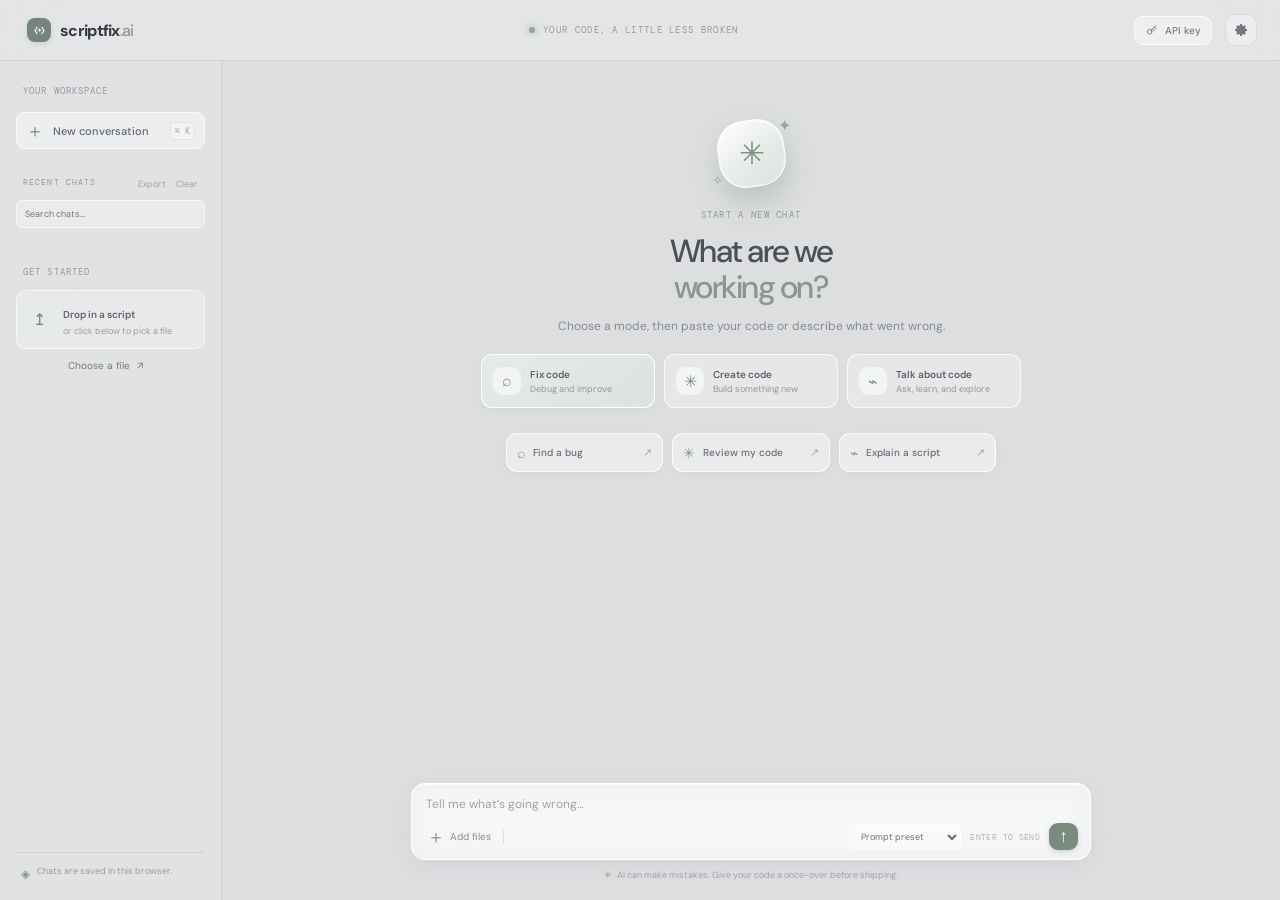
==== commit 102087ed: "v2.1.1" ====
--- a/index.html
+++ b/index.html
@@ -72,7 +72,6 @@
       </section>
     </section>
   </main>
-  <canvas id="matrixRain" class="matrix-rain" aria-hidden="true"></canvas>
   <section id="ollamaSetupScreen" class="setup-screen" hidden role="status" aria-live="polite">
     <div class="setup-card">
       <div class="setup-spinner" aria-hidden="true"></div>
@@ -85,7 +84,6 @@
   </section>
   <dialog id="settingsDialog" class="settings-dialog">
     <form method="dialog" id="settingsForm">
-      <canvas id="settingsMatrixRain" class="matrix-rain settings-matrix-rain" aria-hidden="true"></canvas>
       <div class="dialog-head"><div><div class="dialog-kicker">PERSONALISE YOUR SETUP</div><h2>AI settings</h2></div><button class="close-button" value="cancel" aria-label="Close">×</button></div>
       <div class="settings-layout">
         <nav class="settings-nav" aria-label="Settings categories">
--- a/source/styles.css
+++ b/source/styles.css
@@ -11,7 +11,7 @@
 .api-link:hover{color:#485e50}
 .provider-select{width:100%;border:1px solid #ffffff;background:#ffffff8a;border-radius:8px;padding:9px 10px;font:11px 'DM Sans',sans-serif;color:#41474e;outline:none;margin-bottom:12px;cursor:pointer}
 .provider-select:focus{border-color:#b6c7bb;box-shadow:0 0 0 3px #9bafa022}
-.matrix-rain{position:fixed;top:61px;right:0;bottom:0;left:0;z-index:10;width:100%;height:calc(100% - 61px);pointer-events:none;opacity:.48;filter:blur(.7px);mix-blend-mode:multiply}.settings-dialog{position:relative}.settings-dialog form{position:relative;z-index:1}.settings-matrix-rain{position:absolute;inset:0;z-index:0;width:100%;height:100%;opacity:.38;mix-blend-mode:multiply}.settings-dialog form>*:not(.settings-matrix-rain){position:relative;z-index:1}body.dark-mode .matrix-rain{opacity:.5;mix-blend-mode:screen}body.dark-mode .settings-matrix-rain{opacity:.42}
+
 .field-row .provider-select{font-size:10px}.model-picker-note{margin:0;color:#8c9295;font-size:9px;line-height:1.45}.model-picker-note[hidden]{display:none}body.dark-mode .model-picker-note{color:#aab1ad}
 .chat-search{width:100%;margin:0 0 7px;border:1px solid #ffffffa8;border-radius:7px;background:#ffffff4f;padding:7px 8px;color:#626970;font:9px 'DM Sans',sans-serif;outline:none}.chat-search:focus{border-color:#b6c7bb;box-shadow:0 0 0 3px #9bafa022}.prompt-preset{max-width:132px;border:1px solid #ffffffb8;border-radius:7px;background:#ffffff57;color:#687069;padding:5px 7px;font:9px 'DM Sans',sans-serif;outline:none}.model-details{margin-top:7px;padding:7px 8px;border:1px solid #ffffff9e;border-radius:7px;background:#ffffff45;color:#748078;font-size:9px;line-height:1.45}.diff-view,.run-output{margin:0;padding:10px 12px;white-space:pre-wrap;font:9px/1.55 'DM Mono',monospace}.diff-view{border-top:1px solid #ffffff30;background:#26342b;color:#dceee0}.run-output{border-top:1px solid #d7dcda;background:#f4f7f5;color:#45534a}.safe-runner{display:none}body.dark-mode .chat-search,body.dark-mode .prompt-preset{border-color:#ffffff24;background:#ffffff0d;color:#dce6df}body.dark-mode .model-details{border-color:#ffffff24;background:#ffffff0a;color:#bdc9c1}body.dark-mode .run-output{border-color:#ffffff20;background:#222a26;color:#dce6df}
 .settings-dialog code{font:10px 'DM Mono',monospace;color:#657b6c}
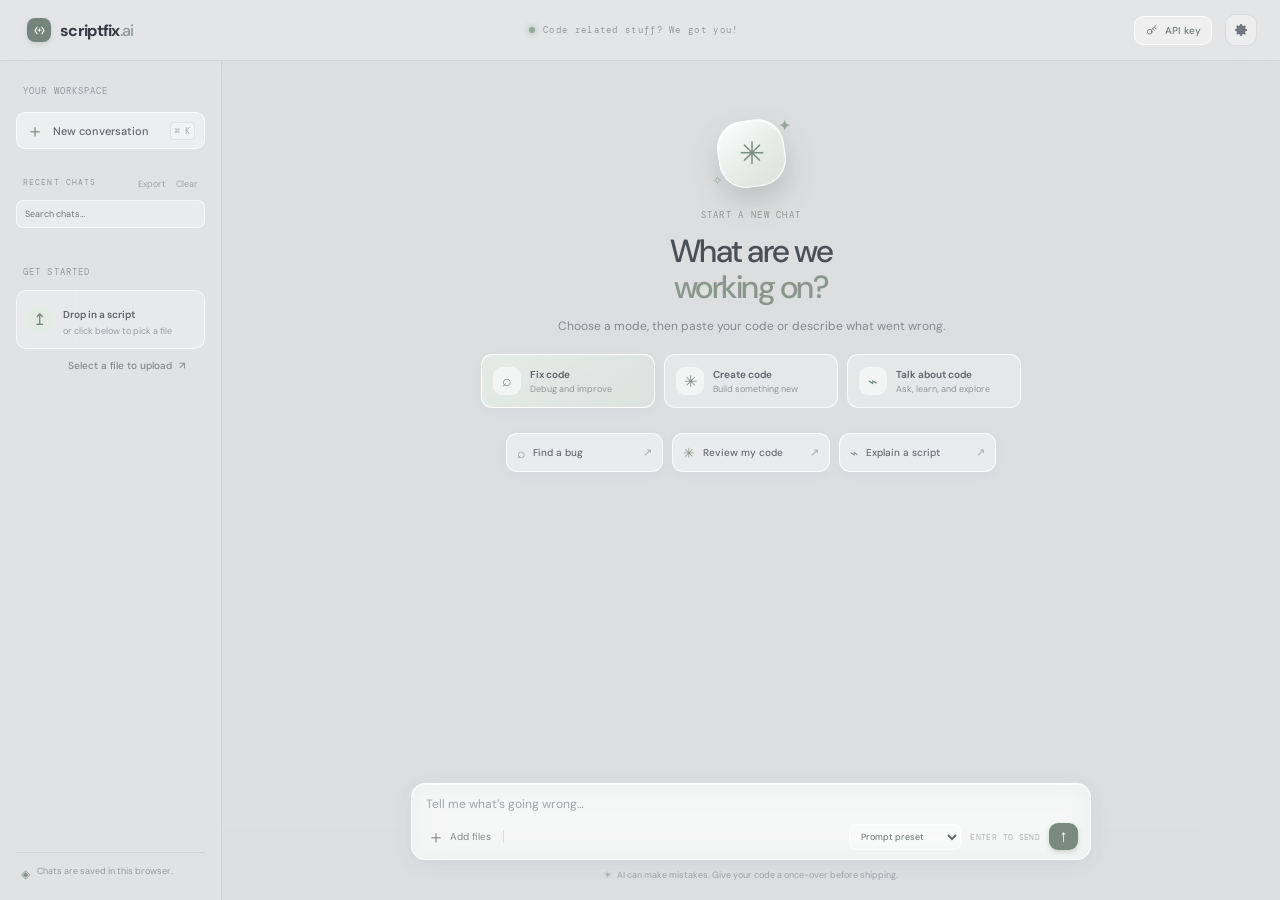
==== commit 4113f1b9: "v2.1.2" ====
--- a/index.html
+++ b/index.html
@@ -5,7 +5,7 @@
   <meta name="viewport" content="width=device-width, initial-scale=1" />
   <meta name="theme-color" content="#92969e" />
   <link rel="icon" href="source/app-icon.ico" sizes="any" />
-  <title>ScriptFix AI</title>
+  <title>ScriptFix AI 2</title>
   <link rel="preconnect" href="https://fonts.googleapis.com" />
   <link rel="preconnect" href="https://fonts.gstatic.com" crossorigin />
   <link href="https://fonts.googleapis.com/css2?family=DM+Mono:wght@400;500&family=DM+Sans:wght@400;500;600;700&display=swap" rel="stylesheet" />
@@ -19,7 +19,7 @@
   <main class="window">
     <header class="topbar">
       <a class="brand" href="#" aria-label="ScriptFix AI home"><span class="brand-mark"><img src="source/logo.svg" alt="" /></span><span>scriptfix<span class="brand-ai">.ai</span></span></a>
-      <span class="top-note"><i class="status-dot"></i> YOUR CODE, A LITTLE LESS BROKEN</span>
+      <span class="top-note"><i class="status-dot"></i> Code related stuff? We got you!</span>
         <div class="topbar-actions">
         <button id="apiKeyButton" class="api-key-button" title="Add or update your API key"><svg viewBox="0 0 24 24" aria-hidden="true"><circle cx="8" cy="15" r="4"/><path d="m11 12 8-8m-3 3 3 3m-6 0 3 3"/></svg><span>API key</span></button>
         <button class="settings-button" id="settingsButton" title="AI settings" aria-label="AI settings"><svg viewBox="0 0 24 24"><path d="M12 8.3a3.7 3.7 0 1 0 0 7.4 3.7 3.7 0 0 0 0-7.4Zm9.1 4.8v-2.2l-2.3-.7a7.6 7.6 0 0 0-.7-1.7l1.2-2.1-1.6-1.6-2.1 1.2a7.6 7.6 0 0 0-1.7-.7L13.2 3h-2.3l-.7 2.3a7.6 7.6 0 0 0-1.7.7L6.4 4.8 4.8 6.4 6 8.5a7.6 7.6 0 0 0-.7 1.7l-2.3.7v2.3l2.3.7a7.6 7.6 0 0 0 .7 1.7l-1.2 2.1 1.6 1.6 2.1-1.2a7.6 7.6 0 0 0 1.7.7l.7 2.3h2.3l.7-2.3a7.6 7.6 0 0 0 1.7-.7l2.1 1.2 1.6-1.6L18 15.6a7.6 7.6 0 0 0 .7-1.7Z"/></svg></button>
@@ -35,13 +35,13 @@
         <div id="chatHistory" class="chat-history" aria-label="Saved chats"></div>
         <div class="side-label">GET STARTED</div>
         <div class="hint-card"><div class="hint-icon">↥</div><div><strong>Drop in a script</strong><p>or click below to pick a file</p></div></div>
-        <button id="uploadSide" class="upload-side">Choose a file <span>↗</span></button>
+        <button id="uploadSide" class="upload-side">Select a file to upload <span>↗</span></button>
         <section id="desktopPromo" class="desktop-promo" hidden aria-label="Desktop app information">
           <button id="dismissDesktopPromo" class="promo-dismiss" type="button" aria-label="Dismiss">×</button>
           <div class="promo-icon">✳</div>
           <strong>Get unlimited access to AI with the desktop app</strong>
           <p>Run a coding model on your computer with no API key or usage credits.</p>
-          <a href="ScriptFix%20AI.exe" download>Get the desktop app <span>↗</span></a>
+          <a href="ScriptFix%20AI.exe" download>Get the desktop app (DEPRECATED)<span>↗</span></a>
         </section>
         <div class="sidebar-footer"><span class="privacy-icon">◈</span><span>Chats are saved in this browser.</span></div>
       </aside>
@@ -51,7 +51,7 @@
             <div class="orb-wrap"><div class="orb"><span>✳</span></div><span class="orb-spark spark-one">✦</span><span class="orb-spark spark-two">✧</span></div>
             <div class="welcome-kicker">START A NEW CHAT</div>
             <h1>What are we<br/><span>working on?</span></h1>
-            <p id="welcomeDescription">Choose a mode, then paste your code or describe what you want to explore.</p>
+            <p id="welcomeDescription">Choose an appropriate mode, then start your coding journey.</p>
             <div class="mode-picker" role="group" aria-label="Choose a chat mode">
               <button class="mode-choice selected" type="button" data-mode="fix" aria-pressed="true"><span class="mode-symbol">⌕</span><span><strong>Fix code</strong><small>Debug and improve</small></span></button>
               <button class="mode-choice" type="button" data-mode="create" aria-pressed="false"><span class="mode-symbol">✳</span><span><strong>Create code</strong><small>Build something new</small></span></button>
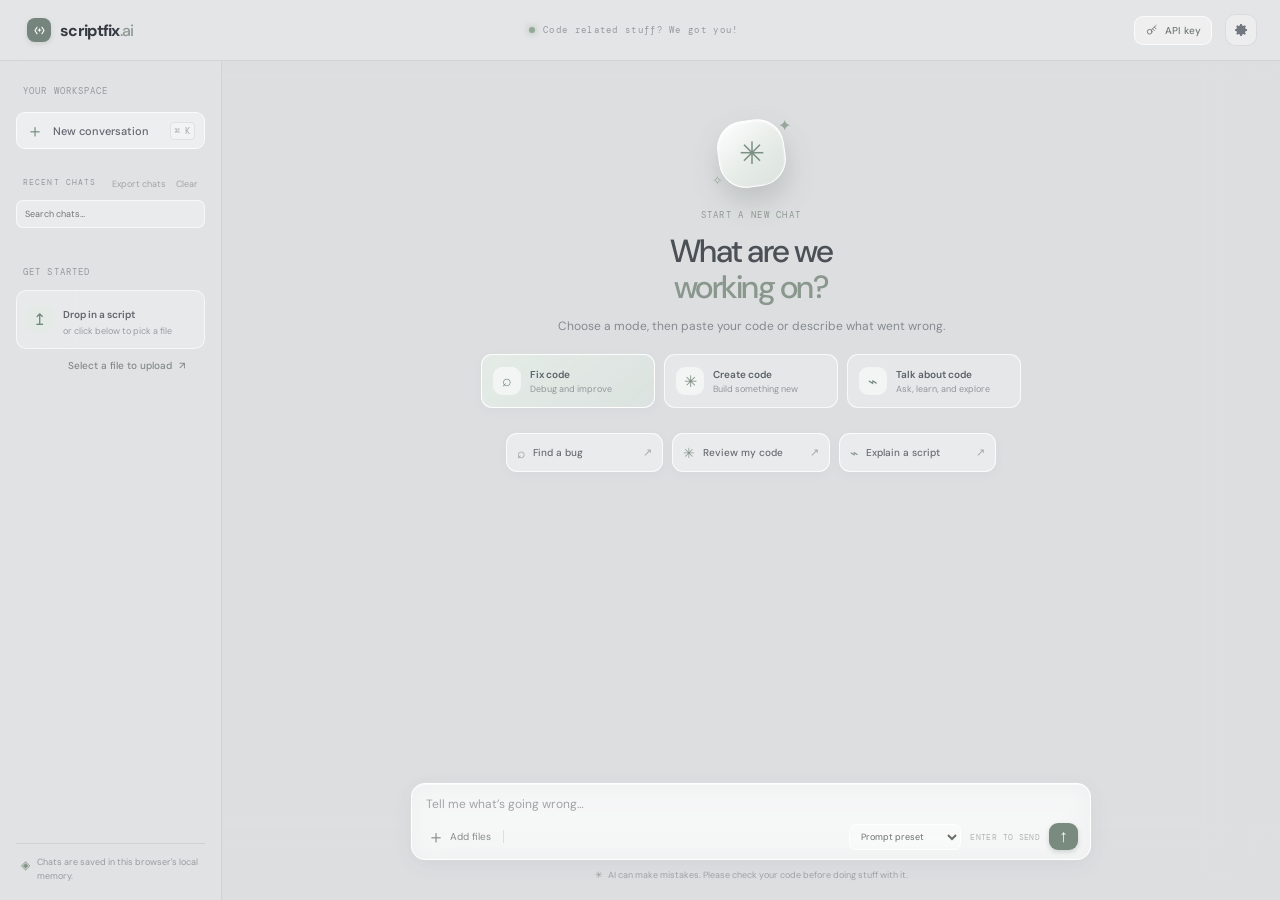
==== commit 1a348a24: "2.1.3" ====
--- a/index.html
+++ b/index.html
@@ -30,7 +30,7 @@
       <aside class="sidebar">
         <div class="side-eyebrow">YOUR WORKSPACE</div>
         <button id="newChat" class="new-chat"><span>＋</span> New conversation <kbd>⌘ K</kbd></button>
-        <div class="history-heading"><span class="side-label">RECENT CHATS</span><span><button id="exportChats" class="clear-history" title="Export saved chats">Export</button><button id="clearHistory" class="clear-history" title="Clear saved chats">Clear</button></span></div>
+        <div class="history-heading"><span class="side-label">RECENT CHATS</span><span><button id="exportChats" class="clear-history" title="Export saved chats">Export chats</button><button id="clearHistory" class="clear-history" title="Clear saved chats">Clear</button></span></div>
         <input id="chatSearch" class="chat-search" type="search" placeholder="Search chats…" aria-label="Search saved chats" />
         <div id="chatHistory" class="chat-history" aria-label="Saved chats"></div>
         <div class="side-label">GET STARTED</div>
@@ -43,7 +43,7 @@
           <p>Run a coding model on your computer with no API key or usage credits.</p>
           <a href="ScriptFix%20AI.exe" download>Get the desktop app (DEPRECATED)<span>↗</span></a>
         </section>
-        <div class="sidebar-footer"><span class="privacy-icon">◈</span><span>Chats are saved in this browser.</span></div>
+        <div class="sidebar-footer"><span class="privacy-icon">◈</span><span>Chats are saved in this browser's local memory.</span></div>
       </aside>
       <section class="chat-area">
         <div class="chat-scroll" id="chatScroll">
@@ -66,7 +66,7 @@
             <textarea id="prompt" rows="1" placeholder="Tell me what’s going wrong…" aria-label="Message ScriptFix AI"></textarea>
             <div class="composer-bottom"><div class="composer-tools"><button class="tool-button" id="attachButton"><span class="attach-icon">＋</span><span>Add files</span></button><span class="tool-divider"></span><span id="fileLabel" class="file-label"></span></div><div class="send-side"><select id="promptPreset" class="prompt-preset" aria-label="Prompt preset"><option value="">Prompt preset</option><option value="Explain this code simply, using plain language and a small example if helpful.">Explain simply</option><option value="Review this code for correctness, security, performance, and maintainability.">Production review</option><option value="Review this code for security risks and suggest safer alternatives.">Security review</option><option value="Help me write tests for this code. Explain what each test covers.">Write tests</option></select><span class="send-hint">ENTER TO SEND</span><button id="sendButton" class="send-button" aria-label="Send message"><span>↑</span></button></div></div>
           </div>
-          <div class="disclaimer"><span class="sparkle">✳</span> AI can make mistakes. Give your code a once-over before shipping.</div>
+          <div class="disclaimer"><span class="sparkle">✳</span> AI can make mistakes. Please check your code before doing stuff with it.</div>
         </div>
         <input type="file" id="fileInput" multiple accept=".js,.jsx,.ts,.tsx,.py,.cpp,.c,.h,.hpp,.cs,.java,.go,.rs,.php,.rb,.swift,.kt,.sh,.ps1,.html,.css,.json,.sql,.txt,.lua,.r,.yaml,.yml,.toml,.xml,.md" hidden />
       </section>
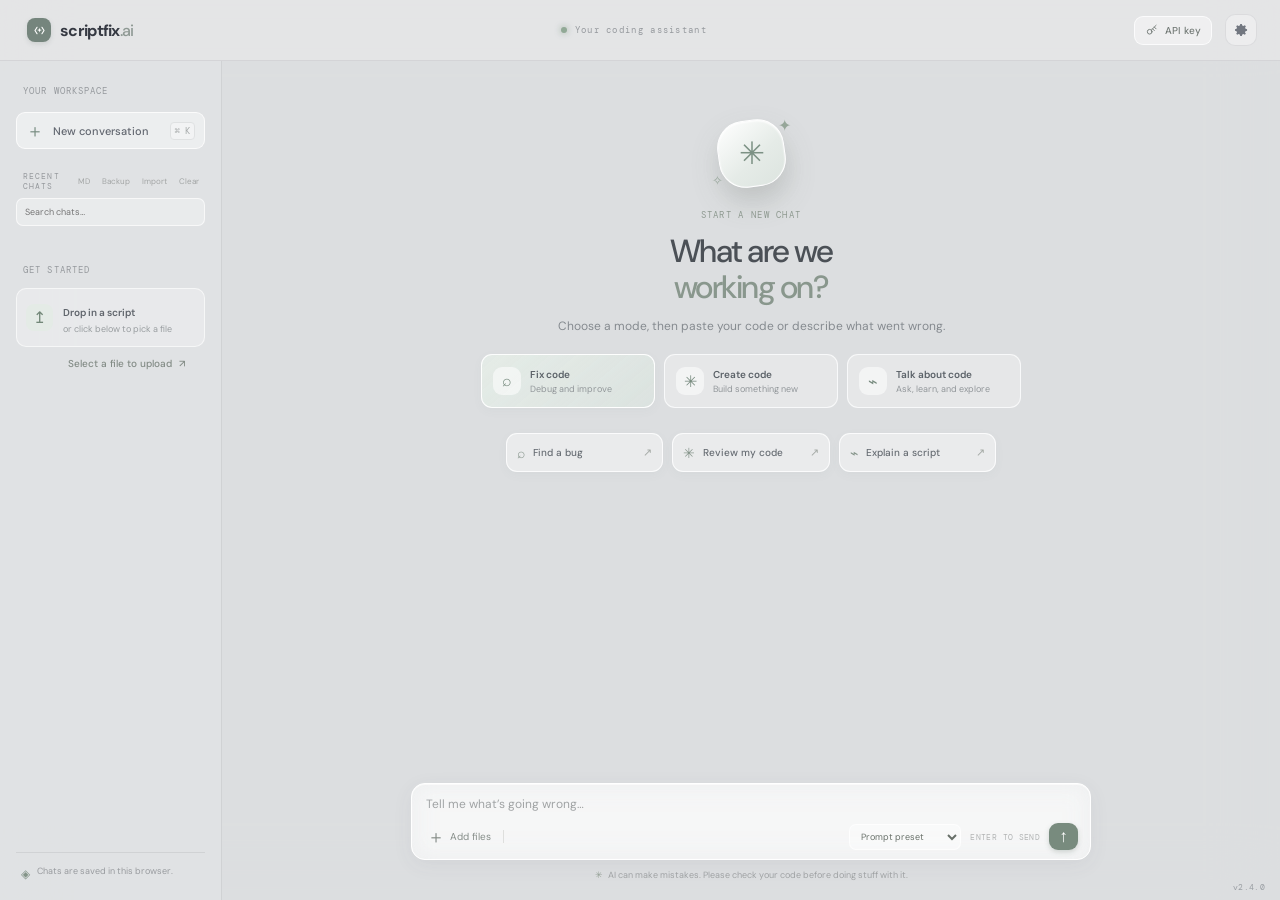
==== commit 8d0f2d99: "2.4.0" ====
--- a/index.html
+++ b/index.html
@@ -2,10 +2,10 @@
 <html lang="en">
 <head>
   <meta charset="utf-8" />
-  <meta name="viewport" content="width=device-width, initial-scale=1" />
+  <meta name="viewport" content="width=device-width, initial-scale=1, viewport-fit=cover" />
   <meta name="theme-color" content="#92969e" />
   <link rel="icon" href="source/app-icon.ico" sizes="any" />
-  <title>ScriptFix AI 2</title>
+  <title>ScriptFix AI</title>
   <link rel="preconnect" href="https://fonts.googleapis.com" />
   <link rel="preconnect" href="https://fonts.gstatic.com" crossorigin />
   <link href="https://fonts.googleapis.com/css2?family=DM+Mono:wght@400;500&family=DM+Sans:wght@400;500;600;700&display=swap" rel="stylesheet" />
@@ -19,31 +19,26 @@
   <main class="window">
     <header class="topbar">
       <a class="brand" href="#" aria-label="ScriptFix AI home"><span class="brand-mark"><img src="source/logo.svg" alt="" /></span><span>scriptfix<span class="brand-ai">.ai</span></span></a>
-      <span class="top-note"><i class="status-dot"></i> Code related stuff? We got you!</span>
+      <span class="top-note"><i class="status-dot"></i> Your coding assistant</span>
         <div class="topbar-actions">
+        <button id="sidebarToggle" class="sidebar-toggle" type="button" aria-label="Open chat history" aria-controls="sidebar" aria-expanded="false">☰</button>
         <button id="apiKeyButton" class="api-key-button" title="Add or update your API key"><svg viewBox="0 0 24 24" aria-hidden="true"><circle cx="8" cy="15" r="4"/><path d="m11 12 8-8m-3 3 3 3m-6 0 3 3"/></svg><span>API key</span></button>
         <button class="settings-button" id="settingsButton" title="AI settings" aria-label="AI settings"><svg viewBox="0 0 24 24"><path d="M12 8.3a3.7 3.7 0 1 0 0 7.4 3.7 3.7 0 0 0 0-7.4Zm9.1 4.8v-2.2l-2.3-.7a7.6 7.6 0 0 0-.7-1.7l1.2-2.1-1.6-1.6-2.1 1.2a7.6 7.6 0 0 0-1.7-.7L13.2 3h-2.3l-.7 2.3a7.6 7.6 0 0 0-1.7.7L6.4 4.8 4.8 6.4 6 8.5a7.6 7.6 0 0 0-.7 1.7l-2.3.7v2.3l2.3.7a7.6 7.6 0 0 0 .7 1.7l-1.2 2.1 1.6 1.6 2.1-1.2a7.6 7.6 0 0 0 1.7.7l.7 2.3h2.3l.7-2.3a7.6 7.6 0 0 0 1.7-.7l2.1 1.2 1.6-1.6L18 15.6a7.6 7.6 0 0 0 .7-1.7Z"/></svg></button>
           <div id="desktopControls" class="desktop-controls" hidden aria-label="Window controls"><button type="button" data-window-action="minimize" aria-label="Minimize" title="Minimize">−</button><button type="button" data-window-action="maximize" aria-label="Maximize" title="Maximize">□</button><button type="button" data-window-action="close" aria-label="Close" title="Close">×</button></div>
       </div>
     </header>
     <section class="workspace">
-      <aside class="sidebar">
+      <aside class="sidebar" id="sidebar">
         <div class="side-eyebrow">YOUR WORKSPACE</div>
         <button id="newChat" class="new-chat"><span>＋</span> New conversation <kbd>⌘ K</kbd></button>
-        <div class="history-heading"><span class="side-label">RECENT CHATS</span><span><button id="exportChats" class="clear-history" title="Export saved chats">Export chats</button><button id="clearHistory" class="clear-history" title="Clear saved chats">Clear</button></span></div>
+        <div class="history-heading"><span class="side-label">RECENT CHATS</span><span class="history-tools"><button id="exportChats" class="clear-history" title="Export chats as Markdown" aria-label="Export chats as Markdown">MD</button><button id="backupChats" class="clear-history" title="Download restorable chat backup" aria-label="Download chat backup">Backup</button><button id="importChats" class="clear-history" title="Import a chat backup" aria-label="Import chat backup">Import</button><button id="clearHistory" class="clear-history" title="Clear saved chats">Clear</button></span></div>
+        <input id="chatArchivePicker" type="file" accept=".json,application/json" hidden />
         <input id="chatSearch" class="chat-search" type="search" placeholder="Search chats…" aria-label="Search saved chats" />
         <div id="chatHistory" class="chat-history" aria-label="Saved chats"></div>
         <div class="side-label">GET STARTED</div>
         <div class="hint-card"><div class="hint-icon">↥</div><div><strong>Drop in a script</strong><p>or click below to pick a file</p></div></div>
         <button id="uploadSide" class="upload-side">Select a file to upload <span>↗</span></button>
-        <section id="desktopPromo" class="desktop-promo" hidden aria-label="Desktop app information">
-          <button id="dismissDesktopPromo" class="promo-dismiss" type="button" aria-label="Dismiss">×</button>
-          <div class="promo-icon">✳</div>
-          <strong>Get unlimited access to AI with the desktop app</strong>
-          <p>Run a coding model on your computer with no API key or usage credits.</p>
-          <a href="ScriptFix%20AI.exe" download>Get the desktop app (DEPRECATED)<span>↗</span></a>
-        </section>
-        <div class="sidebar-footer"><span class="privacy-icon">◈</span><span>Chats are saved in this browser's local memory.</span></div>
+        <div class="sidebar-footer"><span class="privacy-icon">◈</span><span>Chats are saved in this browser.</span></div>
       </aside>
       <section class="chat-area">
         <div class="chat-scroll" id="chatScroll">
@@ -51,7 +46,7 @@
             <div class="orb-wrap"><div class="orb"><span>✳</span></div><span class="orb-spark spark-one">✦</span><span class="orb-spark spark-two">✧</span></div>
             <div class="welcome-kicker">START A NEW CHAT</div>
             <h1>What are we<br/><span>working on?</span></h1>
-            <p id="welcomeDescription">Choose an appropriate mode, then start your coding journey.</p>
+            <p id="welcomeDescription">Fix bugs, build useful tools, or understand code—one conversation at a time.</p>
             <div class="mode-picker" role="group" aria-label="Choose a chat mode">
               <button class="mode-choice selected" type="button" data-mode="fix" aria-pressed="true"><span class="mode-symbol">⌕</span><span><strong>Fix code</strong><small>Debug and improve</small></span></button>
               <button class="mode-choice" type="button" data-mode="create" aria-pressed="false"><span class="mode-symbol">✳</span><span><strong>Create code</strong><small>Build something new</small></span></button>
@@ -90,7 +85,9 @@
           <button type="button" class="settings-nav-item active" data-settings-tab="provider" aria-current="page">AI provider</button>
           <button type="button" class="settings-nav-item" data-settings-tab="appearance">Appearance</button>
           <button type="button" class="settings-nav-item" data-settings-tab="usage">Usage</button>
+          <button type="button" class="settings-nav-item" data-settings-tab="prompts">Prompt library</button>
           <button type="button" class="settings-nav-item" data-settings-tab="version">Info of this version</button>
+          <button type="button" class="settings-nav-item" data-settings-tab="developer">Developer</button>
           <button type="button" class="settings-nav-item" data-settings-tab="privacy">Privacy &amp; data</button>
         </nav>
         <div class="settings-content">
@@ -142,9 +139,48 @@
               <p id="usageTokenNote" class="usage-note">Estimates use usage data returned by the API. Check your provider’s billing page for the exact balance.</p>
             </div>
           </section>
+          <section class="settings-page" data-settings-page="prompts" hidden>
+            <p class="dialog-intro">Save instructions you reuse. They appear in the prompt menu beside the message box.</p>
+            <label for="customPromptTitle">Prompt name</label>
+            <input id="customPromptTitle" type="text" maxlength="48" placeholder="For example: Explain for beginners" />
+            <label for="customPromptText">Instructions</label>
+            <textarea id="customPromptText" class="custom-prompt-text" maxlength="3000" placeholder="Write the instruction to add to your message…"></textarea>
+            <div class="prompt-library-actions"><button id="saveCustomPrompt" type="button" class="save-button">Save prompt</button><button id="cancelCustomPrompt" type="button" class="clear-button" hidden>Cancel edit</button></div>
+            <p id="promptLibraryStatus" class="usage-note" aria-live="polite">Prompts are stored in this browser.</p>
+            <div id="customPromptList" class="custom-prompt-list"></div>
+          </section>
           <section class="settings-page" data-settings-page="version" hidden>
             <p class="dialog-intro">Release notes, fixed bugs, and known issues for this version.</p>
             <pre id="versionInfoContent" class="version-info-content" aria-live="polite">Loading version information…</pre>
+          </section>
+          <section class="settings-page" data-settings-page="developer" hidden>
+            <div id="developerGate" class="developer-gate">
+              <p class="dialog-intro">Enter the developer code to open the JSON organizer.</p>
+              <label for="developerCode">Access code</label>
+              <input id="developerCode" type="password" inputmode="numeric" autocomplete="off" placeholder="Enter code" />
+              <button id="developerUnlock" type="button" class="save-button developer-unlock">Unlock</button>
+              <p id="developerGateMessage" class="developer-note" aria-live="polite">This is a simple in-app gate, not a secure password.</p>
+            </div>
+            <div id="developerEditor" class="developer-editor" hidden>
+              <p class="dialog-intro">Edit a JSON export, sort object keys, and sort matching item lists by a field such as title or author. Your original file is not changed.</p>
+              <div class="developer-file-row">
+                <button id="openJsonFile" type="button" class="save-button developer-secondary">Open .json</button>
+                <span id="jsonFileName" class="developer-file-name">No file selected</span>
+                <input id="jsonFilePicker" type="file" accept=".json,application/json" hidden />
+              </div>
+              <label for="jsonSortField">Sort arrays of objects by</label>
+              <div class="developer-sort-row">
+                <input id="jsonSortField" type="text" value="title" placeholder="For example: title" />
+                <select id="jsonSortOrder" class="provider-select" aria-label="Sort order"><option value="asc">A to Z</option><option value="desc">Z to A</option></select>
+              </div>
+              <div class="developer-actions">
+                <button id="sortJson" type="button" class="save-button">Sort &amp; format</button>
+                <button id="formatJson" type="button" class="save-button developer-secondary">Format only</button>
+                <button id="downloadJson" type="button" class="save-button developer-secondary">Download JSON</button>
+              </div>
+              <p id="jsonEditorStatus" class="developer-note" aria-live="polite">Paste JSON below or open a .json file.</p>
+              <textarea id="jsonEditor" class="json-editor" spellcheck="false" autocapitalize="off" autocomplete="off" aria-label="JSON text editor" placeholder="Paste a JSON export here…"></textarea>
+            </div>
           </section>
           <section class="settings-page" data-settings-page="privacy" hidden>
             <p class="dialog-intro">Your saved chats and settings stay in this browser on this device.</p>
--- a/source/styles.css
+++ b/source/styles.css
@@ -40,3 +40,99 @@
 .version-info-content{min-height:210px;max-height:45vh;overflow:auto;white-space:pre-wrap;overflow-wrap:anywhere;margin:0;padding:13px;border:1px solid #ffffffbd;border-radius:10px;background:#ffffff50;color:#626970;font:10px/1.65 'DM Mono',monospace}body.dark-mode .version-info-content{border-color:#ffffff24;background:#ffffff0a;color:#d0d6d2}
 
 #usageCustomRates[hidden]{display:none}
+
+.sidebar-toggle{display:none}
+@media (max-width:700px), (hover:none) and (pointer:coarse) and (max-width:900px){
+  html,body{width:100%;height:100%;min-width:0;min-height:0;overflow:hidden}
+  body{padding:0;display:block}
+  .window{width:100%;height:100vh;height:100dvh;min-height:0;border:0;border-radius:0}
+  .topbar{height:auto;min-height:56px;padding:env(safe-area-inset-top, 0px) 12px 0}
+  .top-note{display:none}
+  .topbar-actions{gap:7px}
+  .sidebar-toggle{display:grid;place-items:center;flex:none;width:40px;height:40px;padding:0;border:1px solid var(--line);border-radius:10px;background:#ffffff55;color:#68716b;font:18px/1 'DM Sans',sans-serif;cursor:pointer}
+  .api-key-button,.settings-button{width:40px;height:40px;justify-content:center;padding:0}
+  .api-key-button span{display:none}
+  .settings-button svg{width:19px}
+  .workspace{position:relative;min-height:0;overflow:hidden}
+  .workspace::after{content:'';position:absolute;inset:0;z-index:4;background:#20252955;opacity:0;visibility:hidden;transition:opacity .18s,visibility .18s}
+  .window.sidebar-open .workspace::after{opacity:1;visibility:visible}
+  .sidebar{position:absolute;inset:0 auto 0 0;z-index:5;width:min(300px,calc(100vw - 56px));height:100%;overflow:auto;overscroll-behavior:contain;padding:18px 14px max(16px,env(safe-area-inset-bottom));border-right:1px solid var(--line);background:#f1f3f2f5;box-shadow:10px 0 30px #22283120;transform:translateX(-105%);visibility:hidden;transition:transform .2s ease,visibility .2s}
+  .window.sidebar-open .sidebar{transform:translateX(0);visibility:visible}
+  .side-eyebrow{padding-bottom:12px}
+  .new-chat{height:44px}
+  .new-chat kbd{display:none}
+  .history-heading{margin-top:19px}
+  .clear-history{min-height:36px;padding:6px}
+  .chat-search{min-height:40px;font-size:14px}
+  .chat-history{max-height:34dvh}
+  .history-open{min-height:40px;font-size:13px}
+  .history-remove{width:36px;height:38px;opacity:1}
+  .side-label{margin-top:20px}
+  .hint-card{min-height:52px}
+  .upload-side{min-height:40px}
+  .desktop-promo{display:none}
+  .sidebar-footer{font-size:10px}
+  .chat-area{z-index:1;min-height:0}
+  .chat-scroll{min-height:0;padding:16px 12px 12px;overscroll-behavior:contain}
+  .welcome{margin:0 auto;max-width:540px}
+  .orb-wrap{width:58px;height:58px;margin-bottom:9px}
+  .orb{width:48px;height:48px;border-radius:18px}
+  .orb span{font-size:23px}
+  .welcome h1{font-size:27px;margin:8px 0}
+  .welcome>p{font-size:12px;line-height:1.5}
+  .mode-picker{gap:6px;margin-top:13px}
+  .mode-choice{min-width:0;min-height:54px;gap:6px;padding:6px;border-radius:10px}
+  .mode-symbol{width:24px;height:24px;border-radius:7px;font-size:14px}
+  .mode-choice strong{font-size:10px}
+  .mode-choice small{font-size:8px}
+  .suggestions{display:flex;max-width:100%;gap:7px;margin-top:13px;overflow-x:auto;overscroll-behavior-x:contain;scrollbar-width:none}
+  .suggestions::-webkit-scrollbar{display:none}
+  .suggestion{flex:0 0 132px;height:42px}
+  .suggestion span{font-size:10px}
+  .messages{margin-top:18px;gap:14px}
+  .bubble{max-width:90%;font-size:14px}
+  .code-body{max-height:42dvh;font-size:12px}
+  .composer-wrap{flex:none;padding:7px 10px max(9px,env(safe-area-inset-bottom))}
+  .composer{padding:10px 10px 8px;border-radius:13px}
+  .composer textarea{min-height:28px;max-height:100px;padding-bottom:7px;font-size:16px;line-height:1.45}
+  .composer-tools,.send-side{gap:6px}
+  .tool-button{height:40px;font-size:12px}
+  .tool-divider{height:20px}
+  .file-label{max-width:110px;font-size:9px}
+  .prompt-preset{max-width:120px;min-height:36px;padding:5px;font-size:10px}
+  .send-hint{display:none}
+  .send-button{width:40px;height:40px;border-radius:11px;font-size:21px}
+  .disclaimer{font-size:9px;margin-top:6px}
+  .settings-dialog{width:calc(100vw - 16px);max-height:calc(100dvh - 16px - env(safe-area-inset-top) - env(safe-area-inset-bottom));padding:16px;border-radius:15px}
+  .settings-layout{display:block;min-height:0;margin-top:12px}
+  .settings-nav{flex-direction:row;gap:4px;overflow-x:auto;padding:0 0 8px;border-right:0;border-bottom:1px solid var(--line);scrollbar-width:none}
+  .settings-nav::-webkit-scrollbar{display:none}
+  .settings-nav-item{flex:none;width:auto;min-height:40px;padding:8px 10px;white-space:nowrap;font-size:11px}
+  .settings-content{padding-top:12px}
+  .settings-page .dialog-intro{margin:0 0 13px;font-size:12px}
+  .settings-dialog label{font-size:12px}
+  .settings-dialog input,.provider-select{min-height:42px;font-size:14px}
+  .field-row{grid-template-columns:1fr;gap:0}
+  .settings-dialog .dialog-actions{position:sticky;bottom:-16px;margin:12px -16px -16px;padding:12px 16px max(12px,env(safe-area-inset-bottom));background:#ecefed;border-top:1px solid var(--line)}
+  .settings-save-hint{font-size:10px}
+  .save-button{min-height:42px;font-size:12px}
+  .version-info-content{max-height:32dvh;font-size:11px}
+  .app-version{display:none}
+  body.dark-mode .sidebar{background:#292e33f5;box-shadow:10px 0 30px #0005}
+  body.dark-mode .sidebar-toggle{border-color:#ffffff24;background:#ffffff0d;color:#d1d7d2}
+  body.dark-mode .settings-dialog .dialog-actions{background:#292e33}
+}
+
+@media (max-width:700px) and (max-height:520px), (hover:none) and (pointer:coarse) and (max-width:900px) and (max-height:520px){
+  .chat-scroll{padding-top:8px}
+  .orb-wrap{display:none}
+  .welcome h1{font-size:23px;margin:5px 0}
+  .welcome>p{font-size:11px}
+  .mode-picker{margin-top:8px}
+  .suggestions{margin-top:8px}
+  .composer-wrap{padding-top:4px}
+  .disclaimer{display:none}
+}
+.developer-gate label,.developer-editor>label{display:block;margin:12px 0 6px;color:#60666d;font-size:10px;font-weight:600}.developer-gate input,.developer-sort-row input{width:100%;padding:9px 10px;border:1px solid #ffffffc9;border-radius:8px;background:#ffffff8c;color:#41474e;font:11px 'DM Mono',monospace;outline:none}.developer-gate input:focus,.developer-sort-row input:focus,.json-editor:focus{border-color:#829487;box-shadow:0 0 0 3px #82948722}.developer-unlock{margin-top:10px}.developer-note{margin:9px 0;color:#858c8e;font-size:9px;line-height:1.55}.developer-file-row{display:flex;align-items:center;gap:10px;margin:0 0 12px}.developer-secondary{border-color:#ffffffbd;background:#ffffff55;color:#64706a}.developer-file-name{overflow:hidden;color:#848b8e;font:9px 'DM Mono',monospace;text-overflow:ellipsis;white-space:nowrap}.developer-sort-row{display:grid;grid-template-columns:minmax(0,1fr) 110px;gap:8px}.developer-sort-row .provider-select{margin:0}.developer-actions{display:flex;flex-wrap:wrap;gap:7px;margin-top:10px}.developer-actions button{font-size:9px}.json-editor{display:block;width:100%;min-height:260px;max-height:50vh;resize:vertical;padding:12px;border:1px solid #ffffffbd;border-radius:10px;background:#ffffff70;color:#454b50;font:10px/1.55 'DM Mono',monospace;tab-size:2;outline:none}.json-editor::placeholder{color:#9ba1a2}body.dark-mode .developer-gate label,body.dark-mode .developer-editor>label{color:#d0d6d2}body.dark-mode .developer-gate input,body.dark-mode .developer-sort-row input,body.dark-mode .json-editor{border-color:#ffffff24;background:#ffffff0a;color:#e0e5e1}body.dark-mode .developer-note,body.dark-mode .developer-file-name,body.dark-mode .json-editor::placeholder{color:#aab1ad}body.dark-mode .developer-secondary{border-color:#ffffff24;background:#ffffff0d;color:#d0d6d2}
+.history-tools{display:flex;align-items:center;gap:4px}.history-tools .clear-history{padding:2px 4px;font-size:8px}.diff-review{border-top:1px solid #ffffff30;background:#202a25;color:#e1e8e3}.diff-toolbar{display:flex;align-items:center;gap:7px;padding:8px 10px;border-bottom:1px solid #ffffff20}.diff-toolbar select{min-width:0;flex:1;max-width:260px;padding:5px 7px;border:1px solid #ffffff32;border-radius:6px;background:#ffffff12;color:#e1e8e3;font:9px 'DM Sans',sans-serif}.diff-toolbar button{padding:4px 8px;border:1px solid #ffffff36;border-radius:6px;background:#ffffff10;color:#dce6df;font:9px 'DM Sans',sans-serif;cursor:pointer}.diff-toolbar button:hover{background:#ffffff20}.diff-toolbar button:disabled{opacity:.5;cursor:default}.diff-status{margin:0;padding:6px 10px;color:#aebbb2;font-size:9px}.diff-columns{display:grid;grid-template-columns:1fr 1fr;gap:1px;background:#68716b}.diff-pane{min-width:0;overflow:auto;background:#26312b}.diff-pane-title{position:sticky;top:0;padding:6px 9px;background:#202a25;color:#aebbb2;font:9px 'DM Mono',monospace}.diff-rows{min-width:max-content;padding:4px 0;font:9px/1.55 'DM Mono',monospace}.diff-row{display:grid;grid-template-columns:34px max-content;min-height:14px}.diff-line-number{padding-right:7px;text-align:right;color:#78877d;user-select:none}.diff-line-text{padding:0 10px 0 5px;white-space:pre}.diff-row.diff-removed{background:#652e2e80;color:#ffd8d5}.diff-row.diff-added{background:#24513c9c;color:#dcf7e4}.diff-row.diff-context{color:#c6d0c9}.diff-row.diff-empty .diff-line-text{color:transparent}.diff-actions{display:flex;flex-wrap:wrap;gap:6px;padding:7px 10px 9px}.diff-actions button{padding:4px 8px;border:1px solid #ffffff36;border-radius:6px;background:#ffffff10;color:#dce6df;font:9px 'DM Sans',sans-serif;cursor:pointer}.diff-actions button:hover{background:#ffffff20}.custom-prompt-text{display:block;width:100%;min-height:105px;resize:vertical;margin-bottom:10px;padding:9px 10px;border:1px solid #ffffffc9;border-radius:8px;background:#ffffff8c;color:#41474e;font:11px/1.55 'DM Sans',sans-serif;outline:none}.custom-prompt-text:focus{border-color:#829487;box-shadow:0 0 0 3px #82948722}.prompt-library-actions{display:flex;align-items:center;gap:10px}.custom-prompt-list{display:grid;gap:7px;margin-top:11px}.custom-prompt-row{display:grid;grid-template-columns:minmax(0,1fr) auto auto;align-items:center;gap:7px;padding:9px 10px;border:1px solid #ffffffad;border-radius:9px;background:#ffffff47}.custom-prompt-row strong{display:block;overflow:hidden;color:#5d6660;font-size:10px;text-overflow:ellipsis;white-space:nowrap}.custom-prompt-row p{display:-webkit-box;overflow:hidden;margin:3px 0 0;color:#858c8e;font-size:9px;line-height:1.45;-webkit-box-orient:vertical;-webkit-line-clamp:2}.custom-prompt-row button{border:0;background:transparent;color:#718578;font:9px 'DM Sans',sans-serif;cursor:pointer}.custom-prompt-row button:hover{text-decoration:underline}body.dark-mode .custom-prompt-text{border-color:#ffffff24;background:#ffffff0a;color:#e0e5e1}body.dark-mode .custom-prompt-row{border-color:#ffffff24;background:#ffffff0a}body.dark-mode .custom-prompt-row strong{color:#e0e5e1}body.dark-mode .custom-prompt-row p{color:#aab1ad}body.dark-mode .custom-prompt-row button{color:#becdc2}
+@media(max-width:560px){.history-tools{gap:2px}.history-tools .clear-history{padding:2px 3px;font-size:7px}.diff-columns{grid-template-columns:1fr}.diff-pane{max-height:34vh}}
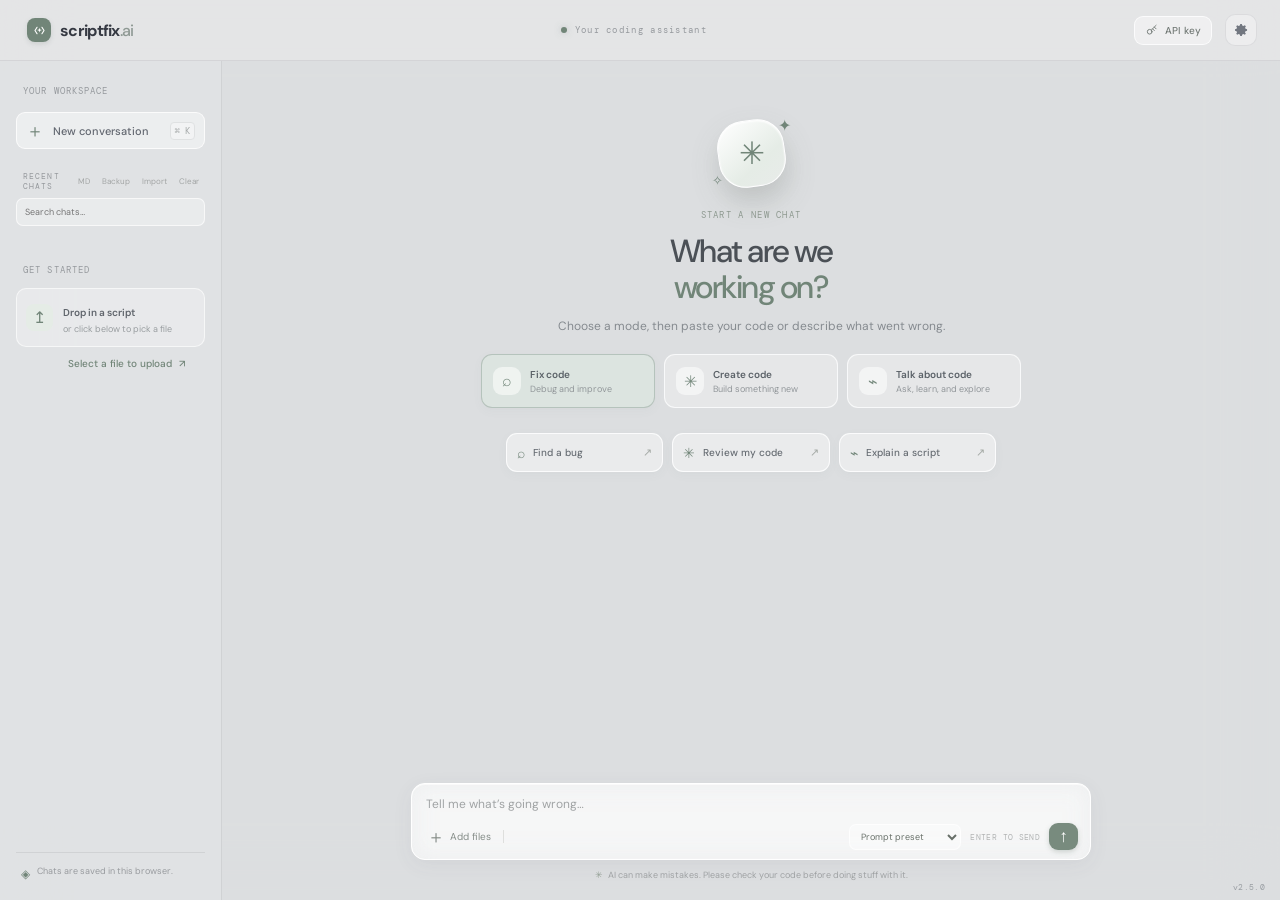
==== commit a0ebc267: "2.5.0" ====
--- a/index.html
+++ b/index.html
@@ -110,6 +110,17 @@
           <section class="settings-page" data-settings-page="appearance" hidden>
             <p class="dialog-intro">Adjust how ScriptFix AI looks on this device.</p>
             <label class="setting-toggle-row" for="darkModeToggle"><span><strong>Dark mode</strong><small>Use a calm dark palette throughout the app.</small></span><input id="darkModeToggle" type="checkbox" /><i aria-hidden="true"></i></label>
+            <div class="palette-setting">
+              <div class="palette-heading"><strong>Accent color</strong><small>Choose a soft pastel for highlights and glass surfaces.</small></div>
+              <div class="palette-options" role="group" aria-label="Choose an accent color">
+                <button class="palette-choice" type="button" data-palette="sage" aria-pressed="true"><i></i><span>Sage</span></button>
+                <button class="palette-choice" type="button" data-palette="rose" aria-pressed="false"><i></i><span>Rose</span></button>
+                <button class="palette-choice" type="button" data-palette="lavender" aria-pressed="false"><i></i><span>Lavender</span></button>
+                <button class="palette-choice" type="button" data-palette="sky" aria-pressed="false"><i></i><span>Sky</span></button>
+                <button class="palette-choice" type="button" data-palette="peach" aria-pressed="false"><i></i><span>Peach</span></button>
+              </div>
+              <p class="palette-note">Changes apply immediately and are saved in this browser.</p>
+            </div>
           </section>
           <section class="settings-page" data-settings-page="usage" hidden>
             <p class="dialog-intro">See your Puter account’s live monthly allowance, or track a budget for your API model.</p>
--- a/source/styles.css
+++ b/source/styles.css
@@ -136,3 +136,5 @@
 .developer-gate label,.developer-editor>label{display:block;margin:12px 0 6px;color:#60666d;font-size:10px;font-weight:600}.developer-gate input,.developer-sort-row input{width:100%;padding:9px 10px;border:1px solid #ffffffc9;border-radius:8px;background:#ffffff8c;color:#41474e;font:11px 'DM Mono',monospace;outline:none}.developer-gate input:focus,.developer-sort-row input:focus,.json-editor:focus{border-color:#829487;box-shadow:0 0 0 3px #82948722}.developer-unlock{margin-top:10px}.developer-note{margin:9px 0;color:#858c8e;font-size:9px;line-height:1.55}.developer-file-row{display:flex;align-items:center;gap:10px;margin:0 0 12px}.developer-secondary{border-color:#ffffffbd;background:#ffffff55;color:#64706a}.developer-file-name{overflow:hidden;color:#848b8e;font:9px 'DM Mono',monospace;text-overflow:ellipsis;white-space:nowrap}.developer-sort-row{display:grid;grid-template-columns:minmax(0,1fr) 110px;gap:8px}.developer-sort-row .provider-select{margin:0}.developer-actions{display:flex;flex-wrap:wrap;gap:7px;margin-top:10px}.developer-actions button{font-size:9px}.json-editor{display:block;width:100%;min-height:260px;max-height:50vh;resize:vertical;padding:12px;border:1px solid #ffffffbd;border-radius:10px;background:#ffffff70;color:#454b50;font:10px/1.55 'DM Mono',monospace;tab-size:2;outline:none}.json-editor::placeholder{color:#9ba1a2}body.dark-mode .developer-gate label,body.dark-mode .developer-editor>label{color:#d0d6d2}body.dark-mode .developer-gate input,body.dark-mode .developer-sort-row input,body.dark-mode .json-editor{border-color:#ffffff24;background:#ffffff0a;color:#e0e5e1}body.dark-mode .developer-note,body.dark-mode .developer-file-name,body.dark-mode .json-editor::placeholder{color:#aab1ad}body.dark-mode .developer-secondary{border-color:#ffffff24;background:#ffffff0d;color:#d0d6d2}
 .history-tools{display:flex;align-items:center;gap:4px}.history-tools .clear-history{padding:2px 4px;font-size:8px}.diff-review{border-top:1px solid #ffffff30;background:#202a25;color:#e1e8e3}.diff-toolbar{display:flex;align-items:center;gap:7px;padding:8px 10px;border-bottom:1px solid #ffffff20}.diff-toolbar select{min-width:0;flex:1;max-width:260px;padding:5px 7px;border:1px solid #ffffff32;border-radius:6px;background:#ffffff12;color:#e1e8e3;font:9px 'DM Sans',sans-serif}.diff-toolbar button{padding:4px 8px;border:1px solid #ffffff36;border-radius:6px;background:#ffffff10;color:#dce6df;font:9px 'DM Sans',sans-serif;cursor:pointer}.diff-toolbar button:hover{background:#ffffff20}.diff-toolbar button:disabled{opacity:.5;cursor:default}.diff-status{margin:0;padding:6px 10px;color:#aebbb2;font-size:9px}.diff-columns{display:grid;grid-template-columns:1fr 1fr;gap:1px;background:#68716b}.diff-pane{min-width:0;overflow:auto;background:#26312b}.diff-pane-title{position:sticky;top:0;padding:6px 9px;background:#202a25;color:#aebbb2;font:9px 'DM Mono',monospace}.diff-rows{min-width:max-content;padding:4px 0;font:9px/1.55 'DM Mono',monospace}.diff-row{display:grid;grid-template-columns:34px max-content;min-height:14px}.diff-line-number{padding-right:7px;text-align:right;color:#78877d;user-select:none}.diff-line-text{padding:0 10px 0 5px;white-space:pre}.diff-row.diff-removed{background:#652e2e80;color:#ffd8d5}.diff-row.diff-added{background:#24513c9c;color:#dcf7e4}.diff-row.diff-context{color:#c6d0c9}.diff-row.diff-empty .diff-line-text{color:transparent}.diff-actions{display:flex;flex-wrap:wrap;gap:6px;padding:7px 10px 9px}.diff-actions button{padding:4px 8px;border:1px solid #ffffff36;border-radius:6px;background:#ffffff10;color:#dce6df;font:9px 'DM Sans',sans-serif;cursor:pointer}.diff-actions button:hover{background:#ffffff20}.custom-prompt-text{display:block;width:100%;min-height:105px;resize:vertical;margin-bottom:10px;padding:9px 10px;border:1px solid #ffffffc9;border-radius:8px;background:#ffffff8c;color:#41474e;font:11px/1.55 'DM Sans',sans-serif;outline:none}.custom-prompt-text:focus{border-color:#829487;box-shadow:0 0 0 3px #82948722}.prompt-library-actions{display:flex;align-items:center;gap:10px}.custom-prompt-list{display:grid;gap:7px;margin-top:11px}.custom-prompt-row{display:grid;grid-template-columns:minmax(0,1fr) auto auto;align-items:center;gap:7px;padding:9px 10px;border:1px solid #ffffffad;border-radius:9px;background:#ffffff47}.custom-prompt-row strong{display:block;overflow:hidden;color:#5d6660;font-size:10px;text-overflow:ellipsis;white-space:nowrap}.custom-prompt-row p{display:-webkit-box;overflow:hidden;margin:3px 0 0;color:#858c8e;font-size:9px;line-height:1.45;-webkit-box-orient:vertical;-webkit-line-clamp:2}.custom-prompt-row button{border:0;background:transparent;color:#718578;font:9px 'DM Sans',sans-serif;cursor:pointer}.custom-prompt-row button:hover{text-decoration:underline}body.dark-mode .custom-prompt-text{border-color:#ffffff24;background:#ffffff0a;color:#e0e5e1}body.dark-mode .custom-prompt-row{border-color:#ffffff24;background:#ffffff0a}body.dark-mode .custom-prompt-row strong{color:#e0e5e1}body.dark-mode .custom-prompt-row p{color:#aab1ad}body.dark-mode .custom-prompt-row button{color:#becdc2}
 @media(max-width:560px){.history-tools{gap:2px}.history-tools .clear-history{padding:2px 3px;font-size:7px}.diff-columns{grid-template-columns:1fr}.diff-pane{max-height:34vh}}
+.palette-setting{margin-top:18px;padding:13px;border:1px solid #ffffffad;border-radius:11px;background:#ffffff45}.palette-heading strong,.palette-heading small{display:block}.palette-heading strong{font-size:11px;color:#596066}.palette-heading small{margin-top:4px;color:#92979a;font-size:9px;line-height:1.5}.palette-options{display:grid;grid-template-columns:repeat(5,minmax(0,1fr));gap:7px;margin-top:13px}.palette-choice{display:grid;justify-items:center;gap:6px;min-width:0;padding:8px 3px 7px;border:1px solid transparent;border-radius:9px;background:transparent;color:#777e81;font:9px 'DM Sans',sans-serif;cursor:pointer;transition:background .15s,border-color .15s,transform .15s}.palette-choice:hover{transform:translateY(-1px);background:#ffffff8c}.palette-choice[aria-pressed=true]{border-color:#aab8ae;background:#ffffff9c;color:#4f5e54;box-shadow:0 2px 7px #4149510d}.palette-choice i{display:block;width:25px;height:25px;border:1px solid #ffffffd9;border-radius:50%;box-shadow:0 1px 4px #30384019}.palette-choice[data-palette=sage] i{background:linear-gradient(145deg,#eef3ee 15%,#9caf9f 100%)}.palette-choice[data-palette=rose] i{background:linear-gradient(145deg,#faeef1 15%,#d5aab5 100%)}.palette-choice[data-palette=lavender] i{background:linear-gradient(145deg,#f2eff9 15%,#b6aacf 100%)}.palette-choice[data-palette=sky] i{background:linear-gradient(145deg,#edf5f8 15%,#a4c2d1 100%)}.palette-choice[data-palette=peach] i{background:linear-gradient(145deg,#fbf1e6 15%,#d9b99a 100%)}.palette-note{margin:11px 0 0;color:#92979a;font-size:9px;line-height:1.5}body.dark-mode .palette-setting{border-color:#ffffff24;background:#ffffff08}body.dark-mode .palette-heading strong{color:#e0e5e1}body.dark-mode .palette-heading small,body.dark-mode .palette-note{color:#aab1ad}body.dark-mode .palette-choice{color:#aab1ad}body.dark-mode .palette-choice:hover{background:#ffffff0c}body.dark-mode .palette-choice[aria-pressed=true]{border-color:#ffffff35;background:#ffffff14;color:#e0e5e1}
+body[data-palette=sage]{--palette-accent:#718578;--palette-soft:#e5ece6;--palette-ink:#4c5b51;--palette-bubble:rgba(230,238,232,.85);--palette-bubble-end:rgba(219,228,223,.72);--palette-dark:#536359;--palette-surface:rgba(244,245,245,.76);--palette-selected:rgba(220,231,223,.72);--palette-border:rgba(113,133,120,.35)}body[data-palette=rose]{--palette-accent:#a77986;--palette-soft:#f2e3e8;--palette-ink:#684c54;--palette-bubble:rgba(246,231,236,.88);--palette-bubble-end:rgba(235,216,223,.76);--palette-dark:#74545e;--palette-surface:rgba(250,241,244,.78);--palette-selected:rgba(242,223,230,.78);--palette-border:rgba(167,121,134,.4)}body[data-palette=lavender]{--palette-accent:#857ba0;--palette-soft:#ebe7f4;--palette-ink:#564f69;--palette-bubble:rgba(239,235,247,.88);--palette-bubble-end:rgba(226,220,239,.76);--palette-dark:#5d5575;--palette-surface:rgba(246,243,251,.78);--palette-selected:rgba(231,225,243,.8);--palette-border:rgba(133,123,160,.4)}body[data-palette=sky]{--palette-accent:#6d8fa2;--palette-soft:#e2edf3;--palette-ink:#486170;--palette-bubble:rgba(229,240,246,.88);--palette-bubble-end:rgba(214,231,239,.76);--palette-dark:#4b6879;--palette-surface:rgba(241,247,250,.78);--palette-selected:rgba(220,235,242,.8);--palette-border:rgba(109,143,162,.4)}body[data-palette=peach]{--palette-accent:#ad8268;--palette-soft:#f4e8dc;--palette-ink:#69513f;--palette-bubble:rgba(248,237,225,.88);--palette-bubble-end:rgba(239,224,208,.76);--palette-dark:#795d49;--palette-surface:rgba(251,246,239,.78);--palette-selected:rgba(243,232,218,.8);--palette-border:rgba(173,130,104,.4)}body[data-palette]{--accent:var(--palette-accent)}body[data-palette] .window{background:var(--palette-surface)}body[data-palette] .brand-mark,body[data-palette] .setting-toggle-row input:checked+i{background:var(--palette-accent)}body[data-palette] .status-dot{background:var(--palette-accent);box-shadow:0 0 7px var(--palette-border)}body[data-palette] .new-chat>span,body[data-palette] .upload-side,body[data-palette] .privacy-icon,body[data-palette] .welcome h1 span,body[data-palette] .orb span,body[data-palette] .orb-spark,body[data-palette] .suggestion,body[data-palette] .usage-note a,body[data-palette] .usage-edit{color:var(--palette-accent)}body[data-palette] .hint-icon,body[data-palette] .message-avatar{background:var(--palette-soft);color:var(--palette-accent)}body[data-palette] .orb{background:linear-gradient(145deg,#fff,var(--palette-soft) 64%,color-mix(in srgb,var(--palette-accent) 16%,white))}body[data-palette] .user .bubble{border-color:var(--palette-border);background:linear-gradient(140deg,var(--palette-bubble),var(--palette-bubble-end));color:var(--palette-ink)}body[data-palette] .composer:focus-within{border-color:var(--palette-border);box-shadow:0 0 0 3px var(--palette-selected),0 5px 20px #41495112}body[data-palette] .mode-choice.selected,body[data-palette] .history-row.active .history-open,body[data-palette] .settings-nav-item.active{border-color:var(--palette-border);background:var(--palette-selected);color:var(--palette-ink)}body[data-palette] .usage-meter>i{background:linear-gradient(90deg,color-mix(in srgb,var(--palette-accent) 58%,white),var(--palette-accent))}body.dark-mode[data-palette] .window{background:linear-gradient(145deg,#30353aed,#252a2ff5)}body.dark-mode[data-palette] .user .bubble{border-color:var(--palette-border);background:linear-gradient(140deg,color-mix(in srgb,var(--palette-dark) 82%,#fff 18%),color-mix(in srgb,var(--palette-dark) 66%,#111 34%));color:#f1f2f2}body.dark-mode[data-palette] .mode-choice.selected,body.dark-mode[data-palette] .history-row.active .history-open,body.dark-mode[data-palette] .settings-nav-item.active{border-color:var(--palette-border);background:color-mix(in srgb,var(--palette-dark) 72%,transparent);color:#f0f1f1}body.dark-mode[data-palette] .palette-choice[aria-pressed=true]{border-color:var(--palette-border)}
